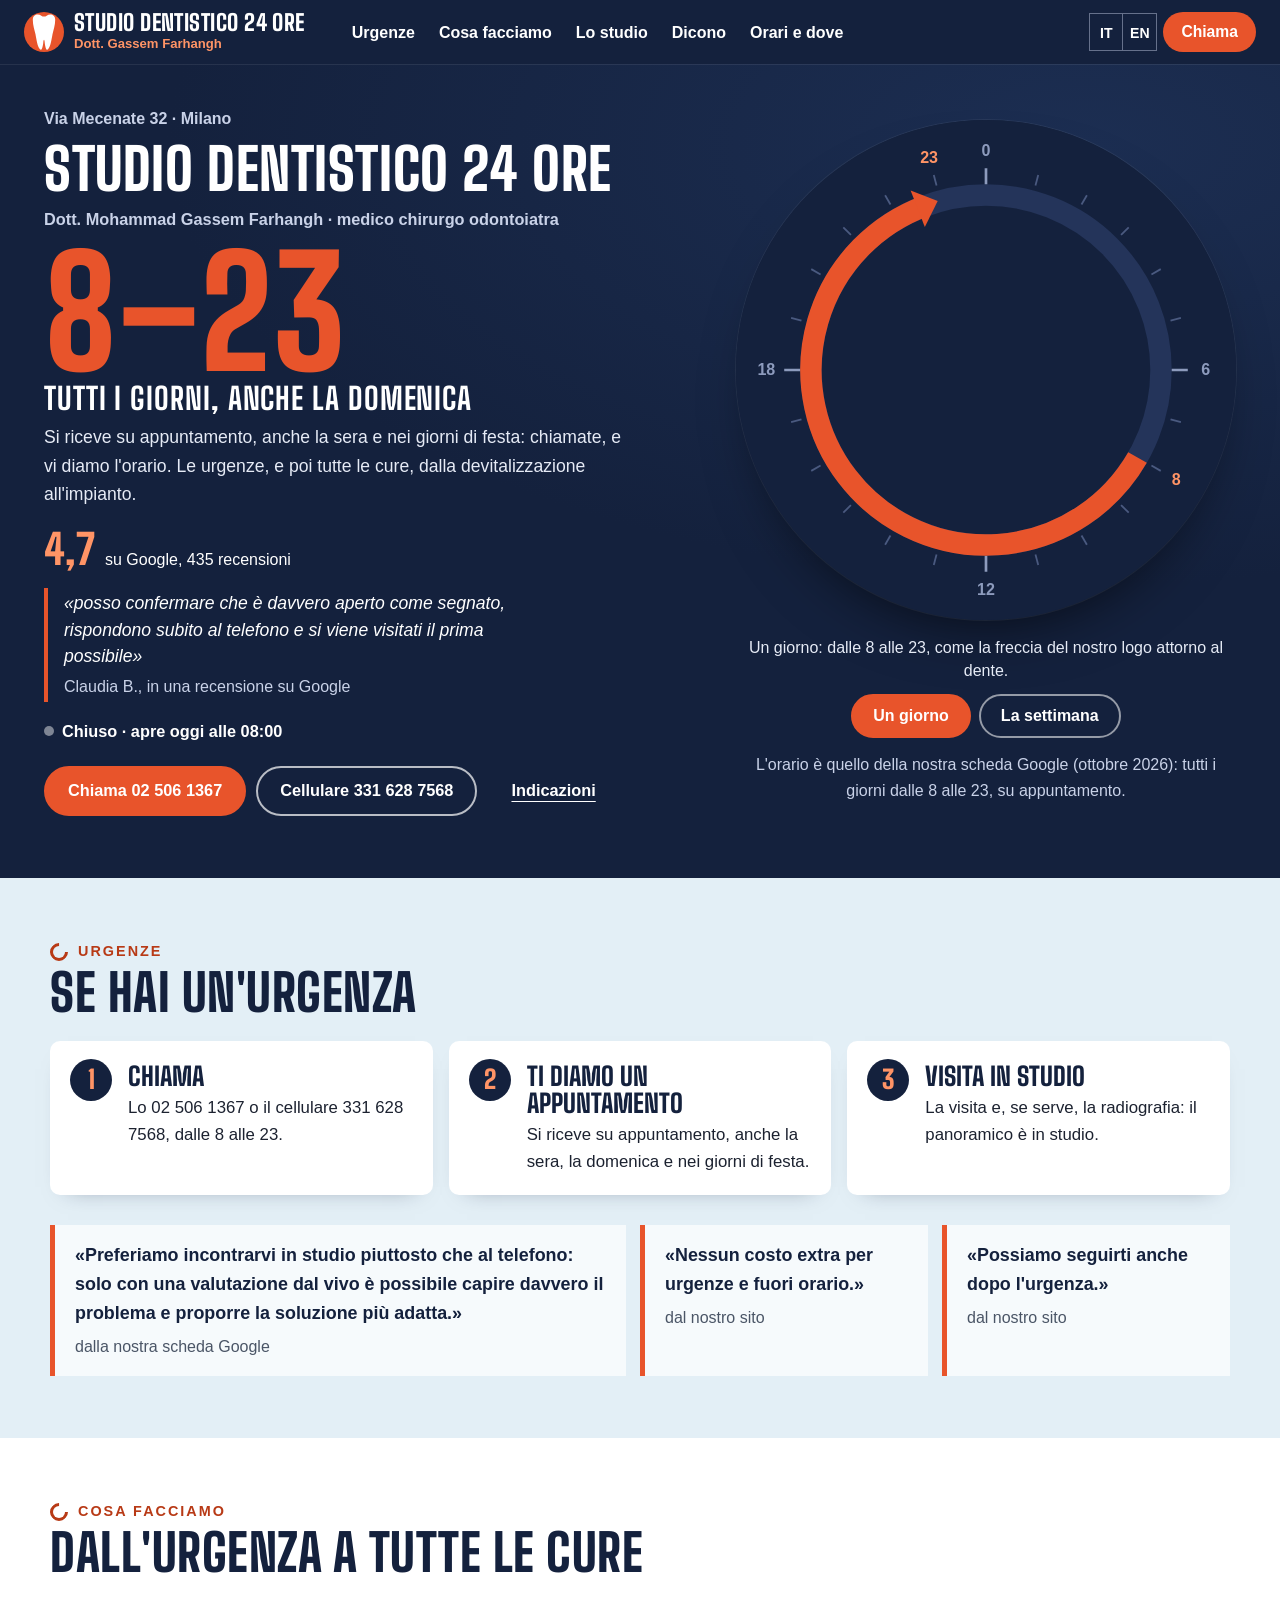
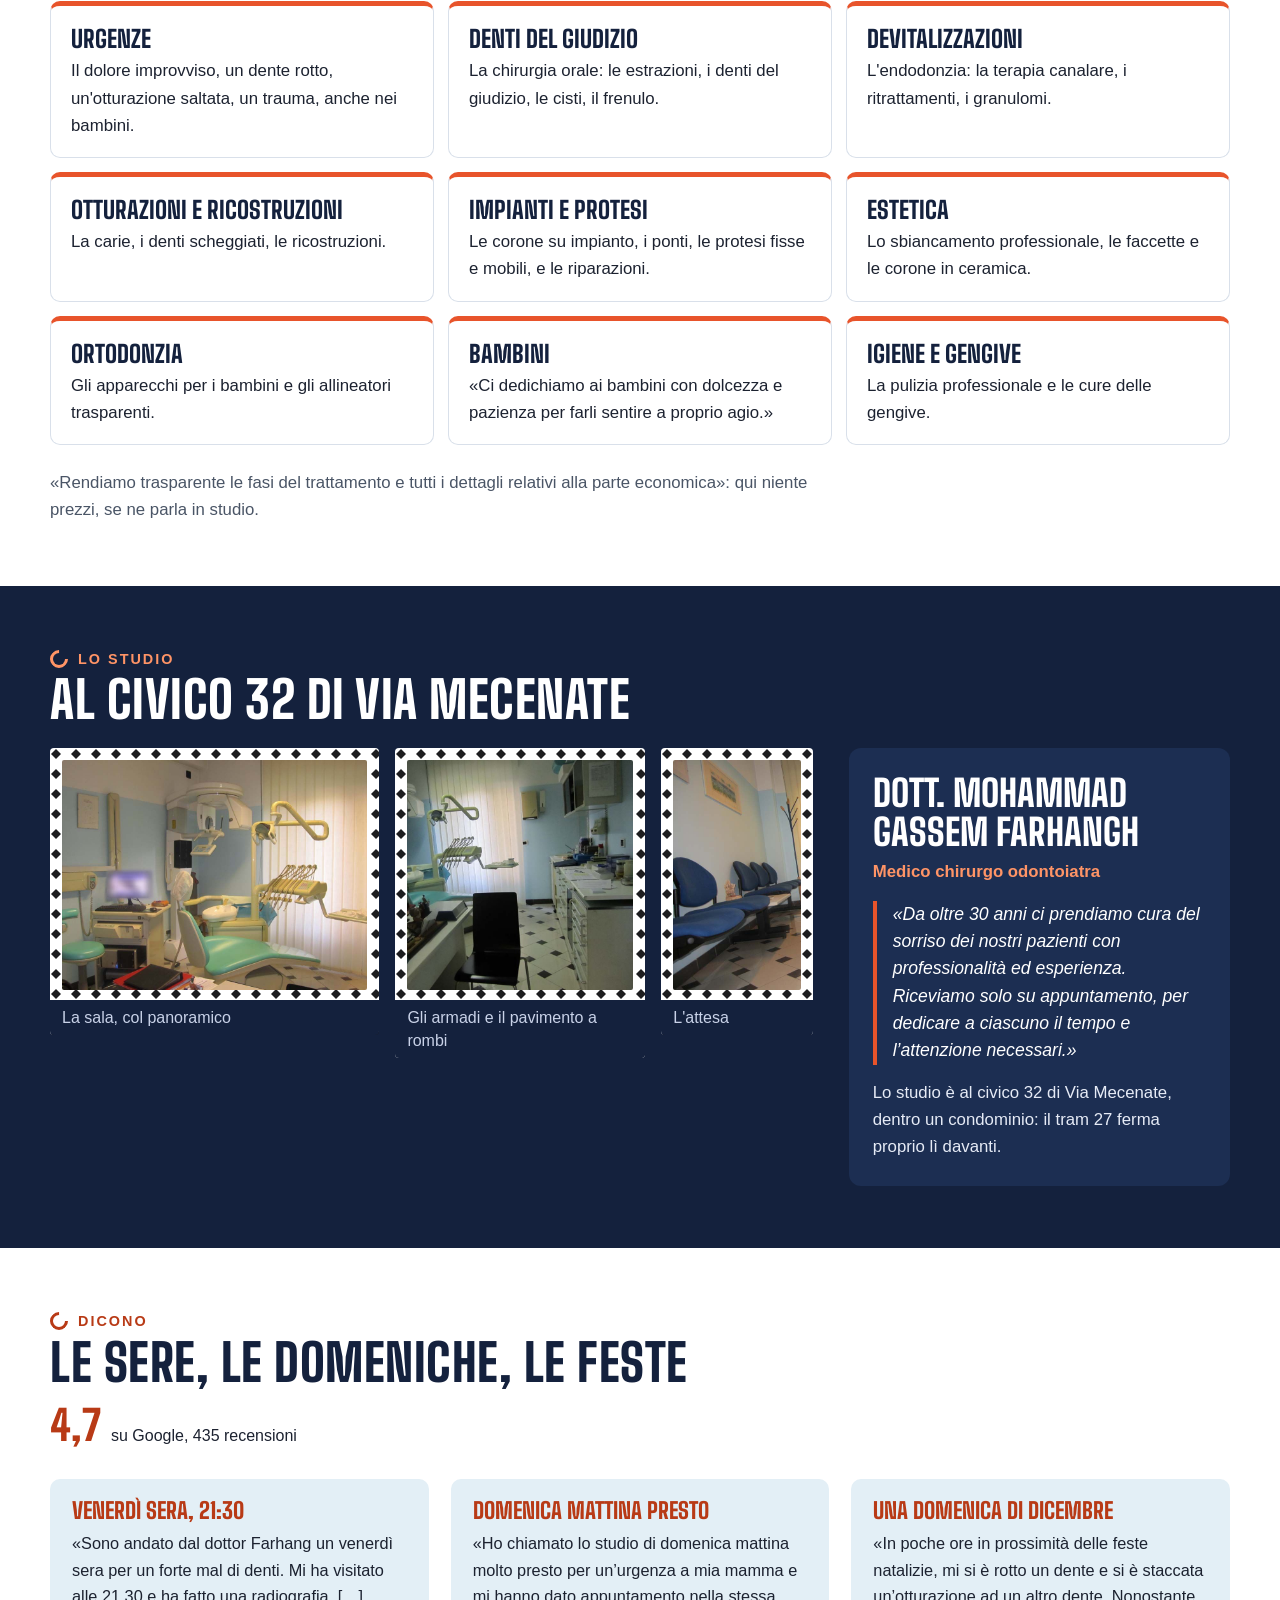
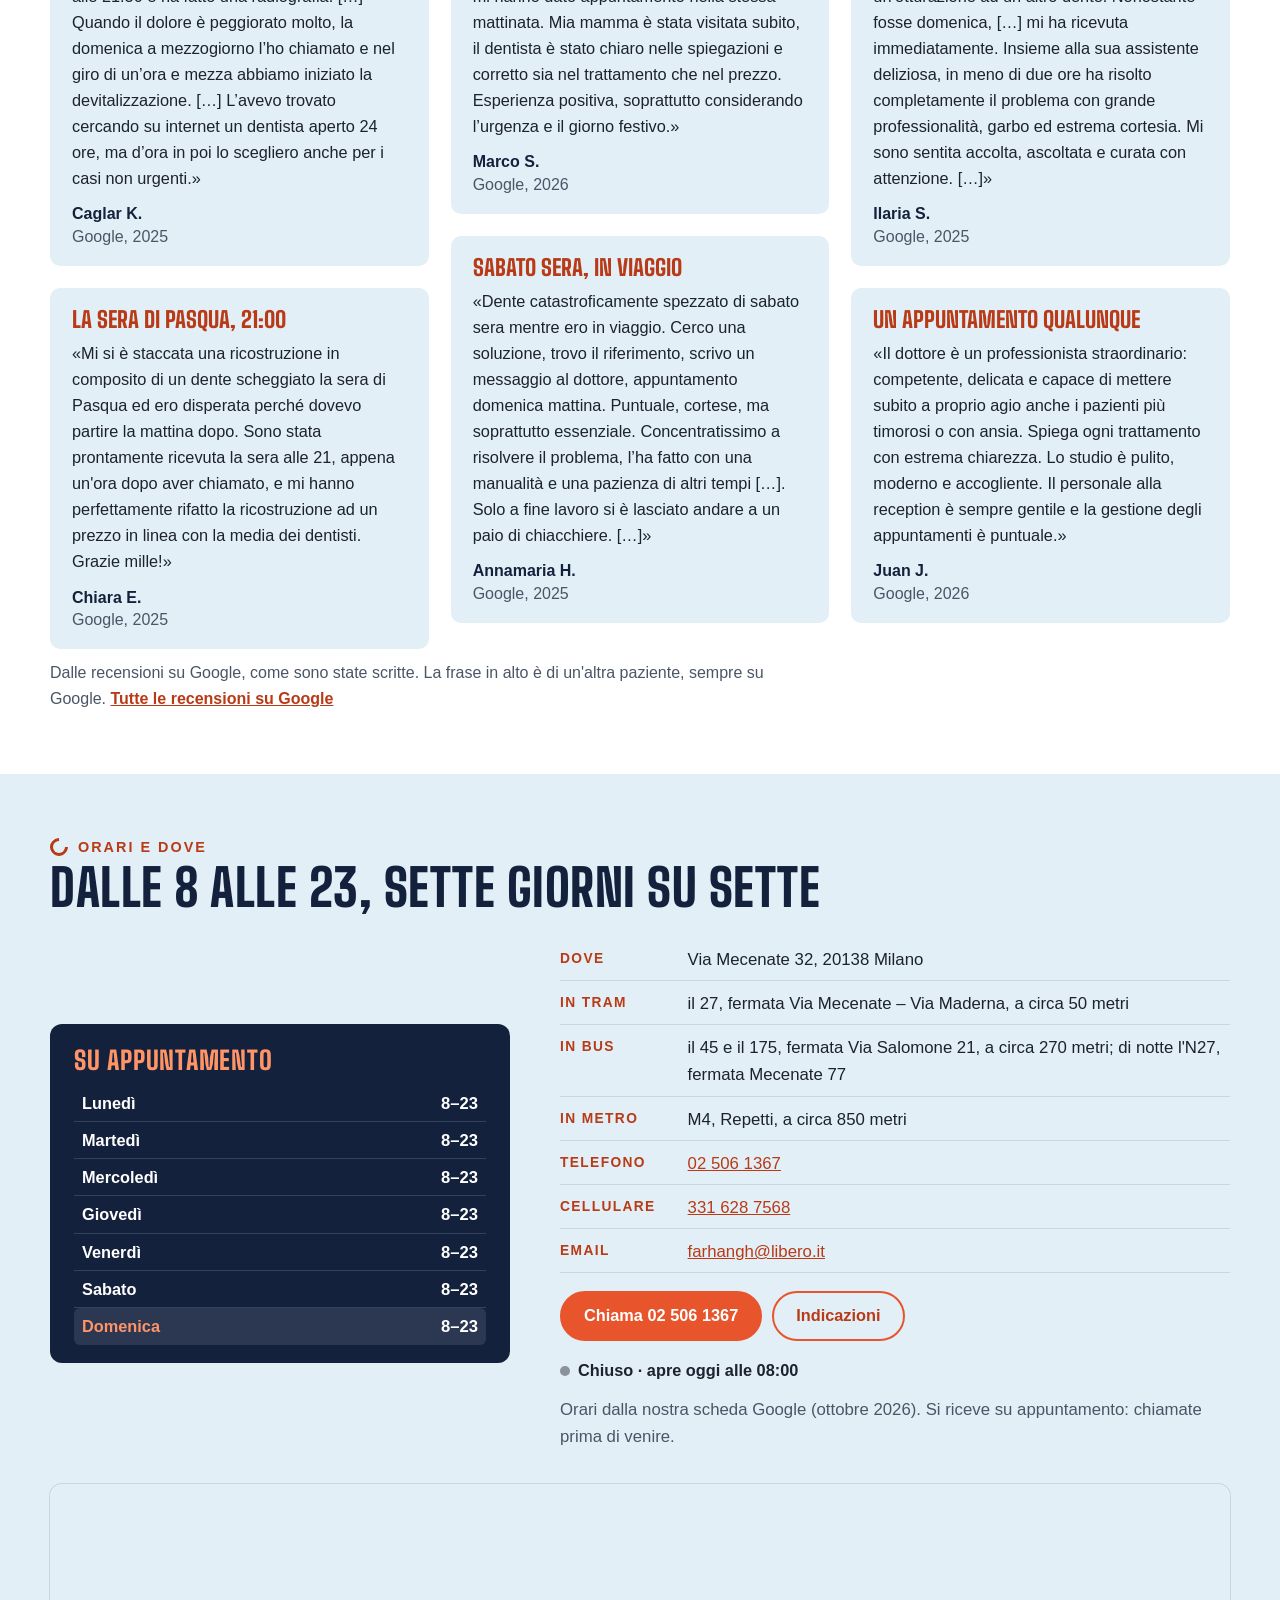
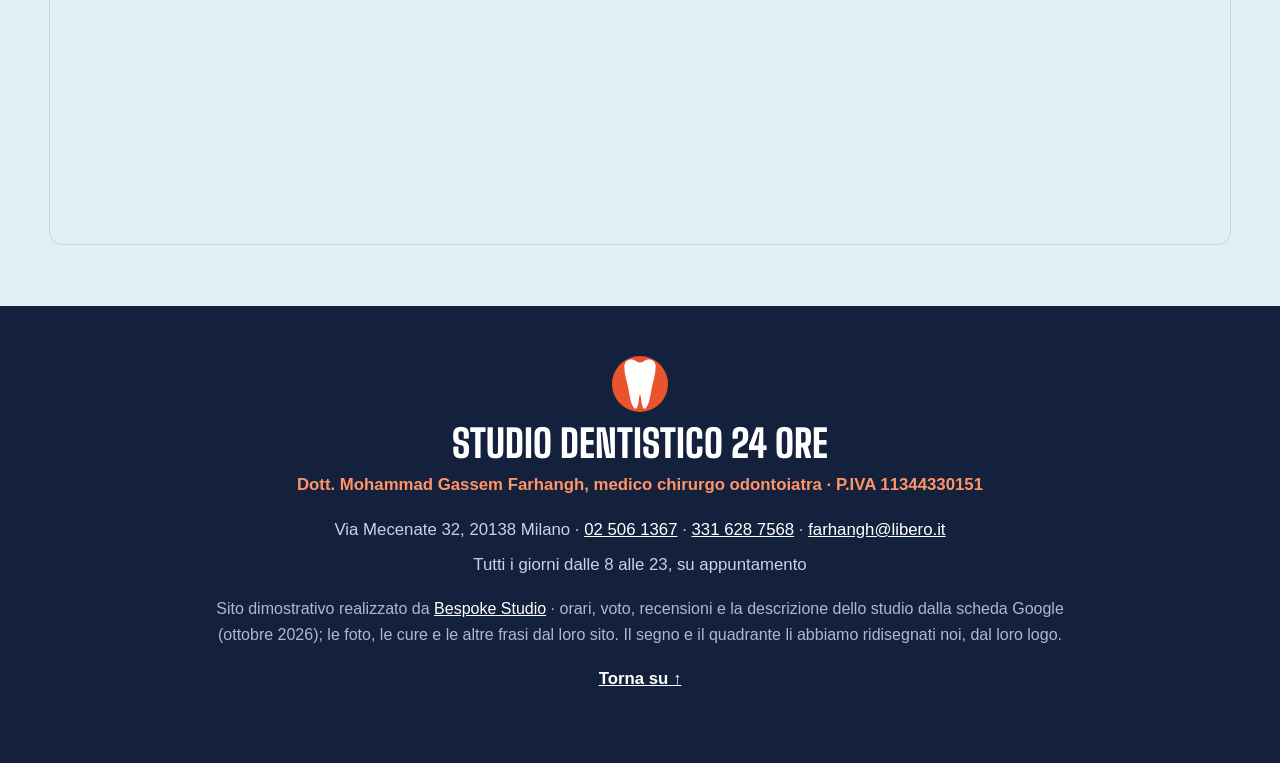
==== index.html @ 2d1cbd6c "Studio Dentistico 24 Ore, Via Mecenate 32 — il quadrante Anche la sera, anche la domenica: lo studio" ====
<!DOCTYPE html>
<html lang="it" class="no-js">
<head>
<meta charset="utf-8">
<meta name="viewport" content="width=device-width, initial-scale=1">
<script>(function(){var r=document.documentElement;r.classList.remove('no-js');
/* la firma: finché main.js non parte c'è il quadrante vuoto con le sue ore; se il codice non arriva, dopo 2,5 s il quadrante intero */
try{if(!matchMedia('(prefers-reduced-motion: reduce)').matches){r.classList.add('firma-attesa');window.__attesaQuadrante=setTimeout(function(){r.classList.remove('firma-attesa')},2500)}}catch(e){}})()</script>
<title>Studio Dentistico 24 Ore — Dott. Gassem Farhangh, Via Mecenate 32, Milano · tutti i giorni 8–23</title>
<meta name="description" content="Studio Dentistico 24 Ore del Dott. Mohammad Gassem Farhangh, Via Mecenate 32, Milano: aperto tutti i giorni dalle 8 alle 23, anche la domenica, su appuntamento. Urgenze, devitalizzazioni, denti del giudizio, impianti. Google 4,7 su 435. Tel. 02 506 1367.">
<link rel="canonical" href="https://rotenzark.github.io/dentista-24-ore/">
<meta property="og:type" content="website">
<meta property="og:title" content="Studio Dentistico 24 Ore — tutti i giorni dalle 8 alle 23">
<meta property="og:description" content="Anche la sera, anche la domenica: lo studio del Dott. Gassem Farhangh in Via Mecenate 32, su appuntamento.">
<meta property="og:image" content="https://rotenzark.github.io/dentista-24-ore/img/og.jpg">
<meta property="og:url" content="https://rotenzark.github.io/dentista-24-ore/">
<meta property="og:locale" content="it_IT">
<meta name="twitter:card" content="summary_large_image">
<meta name="theme-color" content="#14213D">
<link rel="icon" href="img/favicon.svg" type="image/svg+xml">
<link rel="icon" href="img/favicon-32.png" sizes="32x32" type="image/png">
<link rel="apple-touch-icon" href="img/apple-touch-icon.png">
<link rel="preconnect" href="https://fonts.googleapis.com">
<link rel="preconnect" href="https://fonts.gstatic.com" crossorigin>
<link href="https://fonts.googleapis.com/css2?family=Big+Shoulders:wght@700;800&amp;family=Google+Sans+Flex:wght@400;600;700&amp;display=swap" rel="stylesheet">
<link rel="stylesheet" href="css/styles.css?v=1">
<script src="https://cdn.jsdelivr.net/npm/gsap@3.12.5/dist/gsap.min.js" defer></script>
<script src="https://cdn.jsdelivr.net/npm/gsap@3.12.5/dist/ScrollTrigger.min.js" defer></script>
<script src="js/main.js?v=1" defer></script>
<script type="application/ld+json">
{"@context":"https://schema.org","@type":"Dentist","name":"Studio Dentistico 24 Ore","alternateName":"Studio Dentistico 24 Ore M. Gassem Farhangh","vatID":"IT11344330151","description":"Studio dentistico del Dott. Mohammad Gassem Farhangh, medico chirurgo odontoiatra, in Via Mecenate 32 a Milano: aperto tutti i giorni dalle 8 alle 23, su appuntamento. Urgenze, chirurgia orale, endodonzia, impianti e protesi, estetica, ortodonzia, bambini, igiene.","url":"https://rotenzark.github.io/dentista-24-ore/","image":"https://rotenzark.github.io/dentista-24-ore/img/og.jpg","telephone":"+39 02 506 1367","email":"farhangh@libero.it","address":{"@type":"PostalAddress","streetAddress":"Via Mecenate 32","postalCode":"20138","addressLocality":"Milano","addressRegion":"MI","addressCountry":"IT"},"geo":{"@type":"GeoCoordinates","latitude":45.4550098,"longitude":9.2447681},"openingHoursSpecification":[{"@type":"OpeningHoursSpecification","dayOfWeek":["Monday","Tuesday","Wednesday","Thursday","Friday","Saturday","Sunday"],"opens":"08:00","closes":"23:00"}],"sameAs":["https://www.facebook.com/people/Studio-dentistico-24-ore/100068153492513"],"aggregateRating":{"@type":"AggregateRating","ratingValue":"4.7","reviewCount":"435","bestRating":"5"}}
</script>
</head>
<body>

<a class="salta" href="#contenuto" data-i18n="m.salta">Vai al contenuto</a>

<header class="testata" id="testata">
  <div class="testata__dentro">
    <a class="marchio" href="#inizio" aria-label="Studio Dentistico 24 Ore: torna all'inizio" data-i18n-aria="m.top">
      <svg class="segno" viewBox="-100 -100 200 200" aria-hidden="true" focusable="false"><circle r="100" class="segno__disco"/><path class="segno__dente" transform="translate(0 6) scale(1.12)" d="M-50 -60C-50 -85 -25 -88 -12 -78C-5 -73 5 -73 12 -78C25 -88 50 -85 50 -60C50 -35 42 -15 38 5C33 30 30 60 18 72C10 80 5 60 3 40C2 25 -2 25 -3 40C-5 60 -10 80 -18 72C-30 60 -33 30 -38 5C-42 -15 -50 -35 -50 -60Z"/></svg>
      <span class="marchio__testo" aria-hidden="true"><span class="marchio__nome">Studio Dentistico 24 Ore</span><span class="marchio__sotto">Dott. Gassem Farhangh</span></span>
    </a>
    <nav id="mainNav" class="voci" aria-label="Le sezioni" data-i18n-aria="m.nav">
      <a href="#urgenze" data-i18n="n.urgenze">Urgenze</a>
      <a href="#cura" data-i18n="n.cura">Cosa facciamo</a>
      <a href="#studio" data-i18n="n.studio">Lo studio</a>
      <a href="#dicono" data-i18n="n.dicono">Dicono</a>
      <a href="#orari" data-i18n="n.orari">Orari e dove</a>
    </nav>
    <div class="testata__azioni">
      <div class="lingue" role="group" aria-label="Lingua" data-i18n-aria="m.lingua">
        <button type="button" data-lang="it" aria-pressed="true">IT</button>
        <button type="button" data-lang="en" aria-pressed="false">EN</button>
      </div>
      <a class="chiama" href="tel:+39025061367"><span data-i18n="t.chiama">Chiama</span></a>
      <button id="burger" class="burger" type="button" aria-expanded="false" aria-controls="menuMobile" aria-label="Apri il menu" data-i18n-aria="m.menu"><span></span><span></span><span></span></button>
    </div>
  </div>
</header>

<nav id="menuMobile" class="menu-mobile" hidden aria-label="Le sezioni" data-i18n-aria="m.nav">
  <a href="#urgenze" data-i18n="n.urgenze">Urgenze</a>
  <a href="#cura" data-i18n="n.cura">Cosa facciamo</a>
  <a href="#studio" data-i18n="n.studio">Lo studio</a>
  <a href="#dicono" data-i18n="n.dicono">Dicono</a>
  <a href="#orari" data-i18n="n.orari">Orari e dove</a>
  <a class="menu-mobile__tel" href="tel:+39025061367"><span data-i18n="t.chiama">Chiama</span> <span class="intero">02 506 1367</span></a>
</nav>

<main id="contenuto">

  <!-- ══════ L'APERTURA: la sera, «8–23», il quadrante ══════ -->
  <section id="inizio" class="apertura" aria-labelledby="titolo">
    <div class="apertura__dentro">
      <div class="apertura__testo">
        <p class="apertura__sopra" data-i18n="h.sopra">Via Mecenate 32 · Milano</p>
        <h1 id="titolo" class="titolo"><span class="titolo__nome">Studio Dentistico 24 Ore</span> <span class="titolo__chi" data-i18n="h.chi1">Dott. Mohammad Gassem Farhangh · medico chirurgo odontoiatra</span></h1>
        <p class="orario-grande"><span class="orario-grande__ore">8–23</span> <span class="orario-grande__giorni" data-i18n="h.giorni">tutti i giorni, anche la domenica</span></p>
        <p class="apertura__frase" data-i18n="h.testo">Si riceve su appuntamento, anche la sera e nei giorni di festa: chiamate, e vi diamo l'orario. Le urgenze, e poi tutte le cure, dalla devitalizzazione all'impianto.</p>
        <p class="voto"><b class="voto__n">4,7</b> <span class="voto__su" data-i18n="h.voto">su Google, 435 recensioni</span></p>
        <blockquote class="citazione">
          <p>«posso confermare che è davvero aperto come segnato, rispondono subito al telefono e si viene visitati il prima possibile»</p>
          <footer data-i18n="h.chi">Claudia B., in una recensione su Google</footer>
        </blockquote>
        <p class="stato" id="orarioStato">Tutti i giorni 8–23</p>
        <div class="apertura__azioni">
          <a class="bottone bottone--pieno" href="tel:+39025061367"><span data-i18n="t.chiama">Chiama</span>&nbsp;<span class="intero">02 506 1367</span></a>
          <a class="bottone bottone--vuoto" href="tel:+393316287568"><span data-i18n="t.cell">Cellulare</span>&nbsp;<span class="intero">331 628 7568</span></a>
          <a class="bottone bottone--testo" href="https://www.google.com/maps/dir/?api=1&amp;destination=Studio+Dentistico+24+Ore%2C+Via+Mecenate+32%2C+20138+Milano" target="_blank" rel="noopener" data-i18n="t.indicazioni">Indicazioni</a>
        </div>
      </div>
      <div class="apertura__firma">
        <figure class="quadrante-fig" id="quadrante-firma" data-modo="0" data-firma="fatta">
          <!--QUADRANTE--><svg class="quadrante__svg" id="quadranteSvg" viewBox="0 0 560 560" role="img" aria-labelledby="quadranteTitolo quadranteDesc">
        <title id="quadranteTitolo" data-i18n="p.titolo">Il quadrante</title>
        <desc id="quadranteDesc" data-i18n="p.desc">Un quadrante di 24 ore con la mezzanotte in alto: l'arco arancio va dalle 8 alle 23, come la freccia del nostro logo attorno al dente, e al centro c'è scritto 8–23. Nella settimana, sette quadranti uguali dal lunedì alla domenica.</desc>
        <rect width="560" height="560" fill="#14213D"/>
        <g class="servito" transform="translate(0 0)">
          <g class="modo modo--giorno" data-m="0">
            <circle cx="280" cy="280" r="196" fill="none" stroke="#24345A" stroke-width="24"/>
            <g class="dq-tacche"><path class="dq-tacca dq-tacca--grande" d="M280 72L280 54"/><path class="dq-tacca" d="M335.4 73.3L338.5 61.7"/><path class="dq-tacca" d="M387 94.7L393 84.3"/><path class="dq-tacca" d="M431.3 128.7L439.8 120.2"/><path class="dq-tacca" d="M465.3 173L475.7 167"/><path class="dq-tacca" d="M486.7 224.6L498.3 221.5"/><path class="dq-tacca dq-tacca--grande" d="M488 280L506 280"/><path class="dq-tacca" d="M486.7 335.4L498.3 338.5"/><path class="dq-tacca" d="M465.3 387L475.7 393"/><path class="dq-tacca" d="M431.3 431.3L439.8 439.8"/><path class="dq-tacca" d="M387 465.3L393 475.7"/><path class="dq-tacca" d="M335.4 486.7L338.5 498.3"/><path class="dq-tacca dq-tacca--grande" d="M280 488L280 506"/><path class="dq-tacca" d="M224.6 486.7L221.5 498.3"/><path class="dq-tacca" d="M173 465.3L167 475.7"/><path class="dq-tacca" d="M128.7 431.3L120.2 439.8"/><path class="dq-tacca" d="M94.7 387L84.3 393"/><path class="dq-tacca" d="M73.3 335.4L61.7 338.5"/><path class="dq-tacca dq-tacca--grande" d="M72 280L54 280"/><path class="dq-tacca" d="M73.3 224.6L61.7 221.5"/><path class="dq-tacca" d="M94.7 173L84.3 167"/><path class="dq-tacca" d="M128.7 128.7L120.2 120.2"/><path class="dq-tacca" d="M173 94.7L167 84.3"/><path class="dq-tacca" d="M224.6 73.3L221.5 61.7"/></g><text class="dq-ora" x="280" y="40">0</text><text class="dq-ora" x="526" y="286">6</text><text class="dq-ora" x="280" y="532">12</text><text class="dq-ora" x="34" y="286">18</text><text class="dq-ora dq-ora--aperta" x="493" y="409">8</text><text class="dq-ora dq-ora--aperta" x="216.3" y="48.4">23</text>
            <path class="dq-arco" d="M449.7 378A196 196 0 1 1 229.3 90.7" fill="none" stroke="#E8542B" stroke-width="24" stroke-dasharray="772 772" stroke-dashoffset="0"/>
            <g class="dq-punta" transform="rotate(345 280 280)" opacity="1"><path d="M298 84L274 62L274 106Z" fill="#E8542B"/></g>
            <path class="dq-dente" d="M-50 -60C-50 -85 -25 -88 -12 -78C-5 -73 5 -73 12 -78C25 -88 50 -85 50 -60C50 -35 42 -15 38 5C33 30 30 60 18 72C10 80 5 60 3 40C2 25 -2 25 -3 40C-5 60 -10 80 -18 72C-30 60 -33 30 -38 5C-42 -15 -50 -35 -50 -60Z" transform="translate(280 222) scale(1.15)" fill="none" stroke="#FFFFFF" stroke-width="4.3" stroke-linejoin="round" stroke-dasharray="515 515" stroke-dashoffset="0"/>
            <g class="dq-testo" data-m="0" opacity="1"><text class="dq-grande" x="280" y="392">8–23</text><text class="dq-sotto" x="280" y="430" data-i18n="p.tutti">tutti i giorni</text></g>
          </g>
          <g class="modo modo--settimana" data-m="1">
            <g class="dq-giorno"><circle cx="280" cy="120" r="42" fill="none" stroke="#24345A" stroke-width="11"/><path class="dq-tacca" d="M280 62L280 54"/><path class="dq-tacca" d="M338 120L346 120"/><path class="dq-tacca" d="M280 178L280 186"/><path class="dq-tacca" d="M222 120L214 120"/><path class="dq-arcino" data-k="0" d="M316.4 141A42 42 0 1 1 269.1 79.4" fill="none" stroke="#E8542B" stroke-width="11" stroke-dasharray="167 167" stroke-dashoffset="0"/><text class="dq-giorno-nome" x="280" y="58" data-i18n="g3.lun">LUN</text></g>
            <g class="dq-giorno"><circle cx="405.1" cy="180.2" r="42" fill="none" stroke="#24345A" stroke-width="11"/><path class="dq-tacca" d="M405.1 122.2L405.1 114.2"/><path class="dq-tacca" d="M463.1 180.2L471.1 180.2"/><path class="dq-tacca" d="M405.1 238.2L405.1 246.2"/><path class="dq-tacca" d="M347.1 180.2L339.1 180.2"/><path class="dq-arcino" data-k="1" d="M441.5 201.2A42 42 0 1 1 394.2 139.6" fill="none" stroke="#E8542B" stroke-width="11" stroke-dasharray="167 167" stroke-dashoffset="0"/><text class="dq-giorno-nome" x="458.3" y="143.8" data-i18n="g3.mar">MAR</text></g>
            <g class="dq-giorno"><circle cx="436" cy="315.6" r="42" fill="none" stroke="#24345A" stroke-width="11"/><path class="dq-tacca" d="M436 257.6L436 249.6"/><path class="dq-tacca" d="M494 315.6L502 315.6"/><path class="dq-tacca" d="M436 373.6L436 381.6"/><path class="dq-tacca" d="M378 315.6L370 315.6"/><path class="dq-arcino" data-k="2" d="M472.4 336.6A42 42 0 1 1 425.1 275" fill="none" stroke="#E8542B" stroke-width="11" stroke-dasharray="167 167" stroke-dashoffset="0"/><text class="dq-giorno-nome" x="502.3" y="336.7" data-i18n="g3.mer">MER</text></g>
            <g class="dq-giorno"><circle cx="349.4" cy="424.2" r="42" fill="none" stroke="#24345A" stroke-width="11"/><path class="dq-tacca" d="M349.4 366.2L349.4 358.2"/><path class="dq-tacca" d="M407.4 424.2L415.4 424.2"/><path class="dq-tacca" d="M349.4 482.2L349.4 490.2"/><path class="dq-tacca" d="M291.4 424.2L283.4 424.2"/><path class="dq-arcino" data-k="3" d="M385.8 445.2A42 42 0 1 1 338.5 383.6" fill="none" stroke="#E8542B" stroke-width="11" stroke-dasharray="167 167" stroke-dashoffset="0"/><text class="dq-giorno-nome" x="378.9" y="491.4" data-i18n="g3.gio">GIO</text></g>
            <g class="dq-giorno"><circle cx="210.6" cy="424.2" r="42" fill="none" stroke="#24345A" stroke-width="11"/><path class="dq-tacca" d="M210.6 366.2L210.6 358.2"/><path class="dq-tacca" d="M268.6 424.2L276.6 424.2"/><path class="dq-tacca" d="M210.6 482.2L210.6 490.2"/><path class="dq-tacca" d="M152.6 424.2L144.6 424.2"/><path class="dq-arcino" data-k="4" d="M247 445.2A42 42 0 1 1 199.7 383.6" fill="none" stroke="#E8542B" stroke-width="11" stroke-dasharray="167 167" stroke-dashoffset="0"/><text class="dq-giorno-nome" x="181.1" y="491.4" data-i18n="g3.ven">VEN</text></g>
            <g class="dq-giorno"><circle cx="124" cy="315.6" r="42" fill="none" stroke="#24345A" stroke-width="11"/><path class="dq-tacca" d="M124 257.6L124 249.6"/><path class="dq-tacca" d="M182 315.6L190 315.6"/><path class="dq-tacca" d="M124 373.6L124 381.6"/><path class="dq-tacca" d="M66 315.6L58 315.6"/><path class="dq-arcino" data-k="5" d="M160.4 336.6A42 42 0 1 1 113.1 275" fill="none" stroke="#E8542B" stroke-width="11" stroke-dasharray="167 167" stroke-dashoffset="0"/><text class="dq-giorno-nome" x="57.7" y="336.7" data-i18n="g3.sab">SAB</text></g>
            <g class="dq-giorno"><circle cx="154.9" cy="180.2" r="42" fill="none" stroke="#24345A" stroke-width="11"/><path class="dq-tacca" d="M154.9 122.2L154.9 114.2"/><path class="dq-tacca" d="M212.9 180.2L220.9 180.2"/><path class="dq-tacca" d="M154.9 238.2L154.9 246.2"/><path class="dq-tacca" d="M96.9 180.2L88.9 180.2"/><path class="dq-arcino" data-k="6" d="M191.3 201.2A42 42 0 1 1 144 139.6" fill="none" stroke="#E8542B" stroke-width="11" stroke-dasharray="167 167" stroke-dashoffset="0"/><text class="dq-giorno-nome dq-giorno-nome--dom" x="101.7" y="143.8" data-i18n="g3.dom">DOM</text></g>
            <g class="dq-testo" data-m="1" opacity="1"><text class="dq-medio" x="280" y="296">8–23</text><text class="dq-riga" x="280" y="328" data-i18n="p.settimana">7 giorni su 7</text></g>
          </g>
        </g>
      </svg><!--/QUADRANTE-->
          <figcaption class="quadrante__didascalia">
            <span class="quadrante__d" data-m="0" data-i18n="p.d0">Un giorno: dalle 8 alle 23, come la freccia del nostro logo attorno al dente.</span>
            <span class="quadrante__d" data-m="1" data-i18n="p.d1">La settimana: lo stesso orario dal lunedì alla domenica.</span>
          </figcaption>
          <div class="quadrante__modi" role="group" aria-label="Quanto tempo" data-i18n-aria="p.modi">
            <button type="button" data-modo="0" aria-pressed="true" data-i18n="p.b0">Un giorno</button>
            <button type="button" data-modo="1" aria-pressed="false" data-i18n="p.b1">La settimana</button>
          </div>
          <p class="visually-hidden" id="quadranteLeggi" aria-live="polite"></p>
        </figure>
        <p class="apertura__nota" data-i18n="p.nota">L'orario è quello della nostra scheda Google (ottobre 2026): tutti i giorni dalle 8 alle 23, su appuntamento.</p>
      </div>
    </div>
  </section>

  <!-- ══════ SE HAI UN'URGENZA ══════ -->
  <section id="urgenze" class="capitolo capitolo--azzurro" aria-labelledby="urgenzeT">
    <p class="etichetta" data-i18n="u.etichetta">Urgenze</p>
    <h2 id="urgenzeT" class="capitolo__titolo" data-i18n="u.titolo">Se hai un'urgenza</h2>
    <ol class="passi">
      <li class="passo reveal"><span class="passo__n" aria-hidden="true">1</span><h3 class="passo__nome" data-i18n="u.p1">Chiama</h3><p><span data-i18n="u.p1t">Lo 02 506 1367 o il cellulare 331 628 7568, dalle 8 alle 23.</span></p></li>
      <li class="passo reveal"><span class="passo__n" aria-hidden="true">2</span><h3 class="passo__nome" data-i18n="u.p2">Ti diamo un appuntamento</h3><p data-i18n="u.p2t">Si riceve su appuntamento, anche la sera, la domenica e nei giorni di festa.</p></li>
      <li class="passo reveal"><span class="passo__n" aria-hidden="true">3</span><h3 class="passo__nome" data-i18n="u.p3">Visita in studio</h3><p data-i18n="u.p3t">La visita e, se serve, la radiografia: il panoramico è in studio.</p></li>
    </ol>
    <div class="parole">
      <blockquote class="parola reveal"><p data-i18n="u.q1">«Preferiamo incontrarvi in studio piuttosto che al telefono: solo con una valutazione dal vivo è possibile capire davvero il problema e proporre la soluzione più adatta.»</p><footer data-i18n="u.q1f">dalla nostra scheda Google</footer></blockquote>
      <blockquote class="parola reveal"><p data-i18n="u.q2">«Nessun costo extra per urgenze e fuori orario.»</p><footer data-i18n="u.q2f">dal nostro sito</footer></blockquote>
      <blockquote class="parola reveal"><p data-i18n="u.q3">«Possiamo seguirti anche dopo l'urgenza.»</p><footer data-i18n="u.q3f">dal nostro sito</footer></blockquote>
    </div>
  </section>

  <!-- ══════ COSA FACCIAMO ══════ -->
  <section id="cura" class="capitolo capitolo--bianco" aria-labelledby="curaT">
    <p class="etichetta" data-i18n="s.etichetta">Cosa facciamo</p>
    <h2 id="curaT" class="capitolo__titolo" data-i18n="s.titolo">Dall'urgenza a tutte le cure</h2>
    <ul class="cure">
      <li class="cura reveal"><h3 class="cura__nome" data-i18n="s.c1">Urgenze</h3><p data-i18n="s.c1t">Il dolore improvviso, un dente rotto, un'otturazione saltata, un trauma, anche nei bambini.</p></li>
      <li class="cura reveal"><h3 class="cura__nome" data-i18n="s.c2">Denti del giudizio</h3><p data-i18n="s.c2t">La chirurgia orale: le estrazioni, i denti del giudizio, le cisti, il frenulo.</p></li>
      <li class="cura reveal"><h3 class="cura__nome" data-i18n="s.c3">Devitalizzazioni</h3><p data-i18n="s.c3t">L'endodonzia: la terapia canalare, i ritrattamenti, i granulomi.</p></li>
      <li class="cura reveal"><h3 class="cura__nome" data-i18n="s.c4">Otturazioni e ricostruzioni</h3><p data-i18n="s.c4t">La carie, i denti scheggiati, le ricostruzioni.</p></li>
      <li class="cura reveal"><h3 class="cura__nome" data-i18n="s.c5">Impianti e protesi</h3><p data-i18n="s.c5t">Le corone su impianto, i ponti, le protesi fisse e mobili, e le riparazioni.</p></li>
      <li class="cura reveal"><h3 class="cura__nome" data-i18n="s.c6">Estetica</h3><p data-i18n="s.c6t">Lo sbiancamento professionale, le faccette e le corone in ceramica.</p></li>
      <li class="cura reveal"><h3 class="cura__nome" data-i18n="s.c7">Ortodonzia</h3><p data-i18n="s.c7t">Gli apparecchi per i bambini e gli allineatori trasparenti.</p></li>
      <li class="cura reveal"><h3 class="cura__nome" data-i18n="s.c8">Bambini</h3><p data-i18n="s.c8t">«Ci dedichiamo ai bambini con dolcezza e pazienza per farli sentire a proprio agio.»</p></li>
      <li class="cura reveal"><h3 class="cura__nome" data-i18n="s.c9">Igiene e gengive</h3><p data-i18n="s.c9t">La pulizia professionale e le cure delle gengive.</p></li>
    </ul>
    <p class="capitolo__nota" data-i18n="s.nota">«Rendiamo trasparente le fasi del trattamento e tutti i dettagli relativi alla parte economica»: qui niente prezzi, se ne parla in studio.</p>
  </section>

  <!-- ══════ LO STUDIO E IL DOTTORE ══════ -->
  <section id="studio" class="capitolo capitolo--notte" aria-labelledby="studioT">
    <p class="etichetta" data-i18n="k.etichetta">Lo studio</p>
    <h2 id="studioT" class="capitolo__titolo" data-i18n="k.titolo">Al civico 32 di Via Mecenate</h2>
    <div class="studio">
      <div class="studio__foto">
        <figure class="cornice reveal" style="--r: 1.333"><button type="button" class="foto" data-full="img/sala.jpg" aria-label="Ingrandisci la foto" data-i18n-aria="m.ingrandisci"><img src="img/sala.jpg" width="960" height="720" alt="La sala: la poltrona verde acqua, il riunito color crema, il panoramico per le radiografie, le pareti azzurre e le tende a lamelle." data-i18n-alt="a.sala"></button><figcaption data-i18n="k.sala">La sala, col panoramico</figcaption></figure>
        <figure class="cornice reveal" style="--r: 0.986"><button type="button" class="foto" data-full="img/armadi.jpg" aria-label="Ingrandisci la foto" data-i18n-aria="m.ingrandisci"><img src="img/armadi.jpg" width="710" height="720" alt="La stessa sala dal lato degli armadi: le cassettiere bianche, la sedia nera, il pavimento bianco a rombi neri." data-i18n-alt="a.armadi"></button><figcaption data-i18n="k.armadi">Gli armadi e il pavimento a rombi</figcaption></figure>
        <figure class="cornice reveal" style="--r: 0.556"><button type="button" class="foto" data-full="img/attesa.jpg" aria-label="Ingrandisci la foto" data-i18n-aria="m.ingrandisci"><img src="img/attesa.jpg" width="400" height="720" alt="La sala d'attesa con le sedute blu, l'attaccapanni e i quadri alle pareti." data-i18n-alt="a.attesa"></button><figcaption data-i18n="k.attesa">L'attesa</figcaption></figure>
      </div>
      <div class="dottore reveal">
        <p class="dottore__nome">Dott. Mohammad Gassem Farhangh</p>
        <p class="dottore__ruolo" data-i18n="k.ruolo">Medico chirurgo odontoiatra</p>
        <blockquote class="dottore__parole"><p data-i18n="k.parole">«Da oltre 30 anni ci prendiamo cura del sorriso dei nostri pazienti con professionalità ed esperienza. Riceviamo solo su appuntamento, per dedicare a ciascuno il tempo e l’attenzione necessari.»</p></blockquote>
        <p data-i18n="k.dove">Lo studio è al civico 32 di Via Mecenate, dentro un condominio: il tram 27 ferma proprio lì davanti.</p>
      </div>
    </div>
  </section>

  <!-- ══════ DICONO ══════ -->
  <section id="dicono" class="capitolo capitolo--bianco" aria-labelledby="diconoT">
    <p class="etichetta" data-i18n="d.etichetta">Dicono</p>
    <h2 id="diconoT" class="capitolo__titolo" data-i18n="d.titolo">Le sere, le domeniche, le feste</h2>
    <p class="voto voto--sezione"><b class="voto__n">4,7</b> <span class="voto__su" data-i18n="d.voto">su Google, 435 recensioni</span></p>
    <ul class="recensioni">
      <li class="recensione reveal"><p class="recensione__quando" data-i18n="d.q1">venerdì sera, 21:30</p><p class="recensione__testo">«Sono andato dal dottor Farhang un venerdì sera per un forte mal di denti. Mi ha visitato alle 21.30 e ha fatto una radiografia. […] Quando il dolore è peggiorato molto, la domenica a mezzogiorno l’ho chiamato e nel giro di un’ora e mezza abbiamo iniziato la devitalizzazione. […] L’avevo trovato cercando su internet un dentista aperto 24 ore, ma d’ora in poi lo scegliero anche per i casi non urgenti.»</p><p class="recensione__chi"><b>Caglar K.</b> <span data-i18n="d.t25">Google, 2025</span></p></li>
      <li class="recensione reveal"><p class="recensione__quando" data-i18n="d.q2">la sera di Pasqua, 21:00</p><p class="recensione__testo">«Mi si è staccata una ricostruzione in composito di un dente scheggiato la sera di Pasqua ed ero disperata perché dovevo partire la mattina dopo. Sono stata prontamente ricevuta la sera alle 21, appena un'ora dopo aver chiamato, e mi hanno perfettamente rifatto la ricostruzione ad un prezzo in linea con la media dei dentisti. Grazie mille!»</p><p class="recensione__chi"><b>Chiara E.</b> <span data-i18n="d.t25">Google, 2025</span></p></li>
      <li class="recensione reveal"><p class="recensione__quando" data-i18n="d.q3">domenica mattina presto</p><p class="recensione__testo">«Ho chiamato lo studio di domenica mattina molto presto per un’urgenza a mia mamma e mi hanno dato appuntamento nella stessa mattinata. Mia mamma è stata visitata subito, il dentista è stato chiaro nelle spiegazioni e corretto sia nel trattamento che nel prezzo. Esperienza positiva, soprattutto considerando l’urgenza e il giorno festivo.»</p><p class="recensione__chi"><b>Marco S.</b> <span data-i18n="d.t26">Google, 2026</span></p></li>
      <li class="recensione reveal"><p class="recensione__quando" data-i18n="d.q4">sabato sera, in viaggio</p><p class="recensione__testo">«Dente catastroficamente spezzato di sabato sera mentre ero in viaggio. Cerco una soluzione, trovo il riferimento, scrivo un messaggio al dottore, appuntamento domenica mattina. Puntuale, cortese, ma soprattutto essenziale. Concentratissimo a risolvere il problema, l’ha fatto con una manualità e una pazienza di altri tempi […]. Solo a fine lavoro si è lasciato andare a un paio di chiacchiere. […]»</p><p class="recensione__chi"><b>Annamaria H.</b> <span data-i18n="d.t25">Google, 2025</span></p></li>
      <li class="recensione reveal"><p class="recensione__quando" data-i18n="d.q5">una domenica di dicembre</p><p class="recensione__testo">«In poche ore in prossimità delle feste natalizie, mi si è rotto un dente e si è staccata un’otturazione ad un altro dente. Nonostante fosse domenica, […] mi ha ricevuta immediatamente. Insieme alla sua assistente deliziosa, in meno di due ore ha risolto completamente il problema con grande professionalità, garbo ed estrema cortesia. Mi sono sentita accolta, ascoltata e curata con attenzione. […]»</p><p class="recensione__chi"><b>Ilaria S.</b> <span data-i18n="d.t25">Google, 2025</span></p></li>
      <li class="recensione reveal"><p class="recensione__quando" data-i18n="d.q6">un appuntamento qualunque</p><p class="recensione__testo">«Il dottore è un professionista straordinario: competente, delicata e capace di mettere subito a proprio agio anche i pazienti più timorosi o con ansia. Spiega ogni trattamento con estrema chiarezza. Lo studio è pulito, moderno e accogliente. Il personale alla reception è sempre gentile e la gestione degli appuntamenti è puntuale.»</p><p class="recensione__chi"><b>Juan J.</b> <span data-i18n="d.t26">Google, 2026</span></p></li>
    </ul>
    <p class="dicono__nota"><span data-i18n="d.nota">Dalle recensioni su Google, come sono state scritte. La frase in alto è di un'altra paziente, sempre su Google.</span> <a href="https://www.google.com/maps/search/?api=1&amp;query=Studio+Dentistico+24+Ore+Gassem+Farhangh+Via+Mecenate+32+Milano" target="_blank" rel="noopener" data-i18n="d.tutte">Tutte le recensioni su Google</a></p>
  </section>

  <!-- ══════ ORARI E DOVE ══════ -->
  <section id="orari" class="capitolo capitolo--azzurro" aria-labelledby="orariT">
    <p class="etichetta" data-i18n="r.etichetta">Orari e dove</p>
    <h2 id="orariT" class="capitolo__titolo" data-i18n="r.titolo">Dalle 8 alle 23, sette giorni su sette</h2>
    <div class="orari-riga">
      <div class="orario">
        <p class="orario__testa" data-i18n="r.testa">Su appuntamento</p>
        <div class="orario__giorni" role="table" aria-label="Orari di apertura" data-i18n-aria="r.cap">
          <div class="giorno" role="row" data-day="1"><span class="giorno__nome" role="rowheader" data-i18n="g.lun">Lunedì</span><span class="giorno__ore" role="cell">8–23</span></div>
          <div class="giorno" role="row" data-day="2"><span class="giorno__nome" role="rowheader" data-i18n="g.mar">Martedì</span><span class="giorno__ore" role="cell">8–23</span></div>
          <div class="giorno" role="row" data-day="3"><span class="giorno__nome" role="rowheader" data-i18n="g.mer">Mercoledì</span><span class="giorno__ore" role="cell">8–23</span></div>
          <div class="giorno" role="row" data-day="4"><span class="giorno__nome" role="rowheader" data-i18n="g.gio">Giovedì</span><span class="giorno__ore" role="cell">8–23</span></div>
          <div class="giorno" role="row" data-day="5"><span class="giorno__nome" role="rowheader" data-i18n="g.ven">Venerdì</span><span class="giorno__ore" role="cell">8–23</span></div>
          <div class="giorno" role="row" data-day="6"><span class="giorno__nome" role="rowheader" data-i18n="g.sab">Sabato</span><span class="giorno__ore" role="cell">8–23</span></div>
          <div class="giorno giorno--dom" role="row" data-day="0"><span class="giorno__nome" role="rowheader" data-i18n="g.dom">Domenica</span><span class="giorno__ore" role="cell">8–23</span></div>
        </div>
      </div>
      <div class="dove-testo">
        <dl class="indirizzo">
          <div><dt data-i18n="w.dove">Dove</dt><dd data-i18n="w.dovev">Via Mecenate 32, 20138 Milano</dd></div>
          <div><dt data-i18n="w.tram">In tram</dt><dd data-i18n="w.tramv">il 27, fermata Via Mecenate – Via Maderna, a circa 50&nbsp;metri</dd></div>
          <div><dt data-i18n="w.bus">In bus</dt><dd data-i18n="w.busv">il 45 e il 175, fermata Via Salomone 21, a circa 270&nbsp;metri; di notte l'N27, fermata Mecenate 77</dd></div>
          <div><dt data-i18n="w.metro">In metro</dt><dd data-i18n="w.metrov">M4, Repetti, a circa 850&nbsp;metri</dd></div>
          <div><dt data-i18n="w.tel">Telefono</dt><dd><a href="tel:+39025061367" class="intero">02 506 1367</a></dd></div>
          <div><dt data-i18n="w.cell">Cellulare</dt><dd><a href="tel:+393316287568" class="intero">331 628 7568</a></dd></div>
          <div><dt data-i18n="w.mail">Email</dt><dd><a href="mailto:farhangh@libero.it">farhangh@libero.it</a></dd></div>
        </dl>
        <p class="dove__azioni"><a class="bottone bottone--pieno" href="tel:+39025061367"><span data-i18n="t.chiama">Chiama</span>&nbsp;<span class="intero">02 506 1367</span></a> <a class="bottone bottone--vuoto" href="https://www.google.com/maps/dir/?api=1&amp;destination=Studio+Dentistico+24+Ore%2C+Via+Mecenate+32%2C+20138+Milano" target="_blank" rel="noopener" data-i18n="t.indicazioni">Indicazioni</a></p>
        <p class="stato stato--orari" id="orarioStato2">Tutti i giorni 8–23</p>
        <p class="orari__nota" data-i18n="r.nota">Orari dalla nostra scheda Google (ottobre 2026). Si riceve su appuntamento: chiamate prima di venire.</p>
      </div>
    </div>
    <div class="cartina reveal">
      <iframe title="Mappa: Studio Dentistico 24 Ore, Via Mecenate 32, Milano" data-i18n-title="w.mappa" src="https://maps.google.com/maps?q=Studio%20Dentistico%2024%20Ore%2C%20Via%20Mecenate%2032%2C%2020138%20Milano&amp;z=16&amp;output=embed" width="600" height="400" loading="lazy" referrerpolicy="no-referrer-when-downgrade"></iframe>
    </div>
  </section>

</main>

<footer class="piede">
  <div class="piede__dentro">
    <p class="piede__marchio" aria-hidden="true"><svg class="segno segno--piede" viewBox="-100 -100 200 200" focusable="false"><circle r="100" class="segno__disco"/><path class="segno__dente" transform="translate(0 6) scale(1.12)" d="M-50 -60C-50 -85 -25 -88 -12 -78C-5 -73 5 -73 12 -78C25 -88 50 -85 50 -60C50 -35 42 -15 38 5C33 30 30 60 18 72C10 80 5 60 3 40C2 25 -2 25 -3 40C-5 60 -10 80 -18 72C-30 60 -33 30 -38 5C-42 -15 -50 -35 -50 -60Z"/></svg><span class="piede__nome">Studio Dentistico 24 Ore</span></p>
    <p class="piede__riga"><span data-i18n="f2.chi">Dott. Mohammad Gassem Farhangh, medico chirurgo odontoiatra</span> · <span data-i18n="f2.piva">P.IVA</span> 11344330151</p>
    <p class="piede__dove">Via Mecenate 32, 20138 Milano · <a href="tel:+39025061367" class="intero">02 506 1367</a> · <a href="tel:+393316287568" class="intero">331 628 7568</a> · <a href="mailto:farhangh@libero.it">farhangh@libero.it</a></p>
    <p class="piede__orario" data-i18n="f2.orario">Tutti i giorni dalle 8 alle 23, su appuntamento</p>
    <p class="piede__cred" data-i18n="f2.cred">Sito dimostrativo realizzato da <a href="https://bespokestud.io" rel="noopener">Bespoke Studio</a> · orari, voto, recensioni e la descrizione dello studio dalla scheda Google (ottobre 2026); le foto, le cure e le altre frasi dal loro sito. Il segno e il quadrante li abbiamo ridisegnati noi, dal loro logo.</p>
    <p><a class="piede__su" href="#inizio"><span data-i18n="f2.su">Torna su</span> <span class="freccia" aria-hidden="true">↑</span></a></p>
  </div>
</footer>

<div id="actionBar" class="action-bar">
  <a href="tel:+39025061367"><span data-i18n="t.chiama">Chiama</span></a>
  <a href="https://www.google.com/maps/dir/?api=1&amp;destination=Studio+Dentistico+24+Ore%2C+Via+Mecenate+32%2C+20138+Milano" target="_blank" rel="noopener"><span data-i18n="t.indicazioni">Indicazioni</span></a>
</div>

<div id="lightbox" hidden role="dialog" aria-modal="true" aria-label="Foto ingrandita" data-i18n-aria="m.lightbox">
  <button id="lightboxClose" type="button" aria-label="Chiudi" data-i18n-aria="m.chiudi">×</button>
  <img id="lightboxImg" src="" alt="">
</div>

</body>
</html>
---- css/styles.css ----
/* PLUMBING_V 1 — reset tecnico canonico (Toolkit/boilerplate/plumbing.css) */
[hidden] { display: none !important; }
img { max-width: 100%; height: auto; }
@media (prefers-reduced-motion: reduce) {
  *, *::before, *::after { animation-duration: 0.01ms !important; animation-iteration-count: 1 !important; transition-duration: 0.01ms !important; scroll-behavior: auto !important; }
}

/* ══════════ STUDIO DENTISTICO 24 ORE — Via Mecenate 32 ══════════
   «Anche la sera, anche la domenica». Il loro logo: il dente bianco sul cerchio arancio, e nel 2015 la freccia circolare arancio
   attorno al dente. La pagina è la sera: il blu notte, l'arancio come luce, «8–23» grande come un'insegna; poi l'azzurro delle pareti
   dello studio e il pavimento bianco a rombi neri delle loro foto. La firma è il quadrante (_dvq_firma.mjs).
   Big Shoulders solo da 22 px in su (sotto, gli accenti spariscono: prova del 1/10); Google Sans Flex per tutto il resto. */
:root {
  --notte: #14213D;
  --notte-2: #1C2E52;
  --arancio: #E8542B;
  --arancio-chiaro: #FF9466;
  --arancio-testo: #B83A16;
  --azzurro: #E3EFF6;
  --bianco: #FFFFFF;
  --testo: #1C2230;
  --grigio: #4A5566;
  --chiaro: #C9D2E8;
  --aperto: #3FB27F;
  --f-insegna: 'Big Shoulders', 'Arial Narrow', sans-serif;
  --f-testo: 'Google Sans Flex', Arial, sans-serif;
  --gutter: 16px;
  --testata-h: 68px;
}
@media (min-width: 760px) { :root { --gutter: 24px; } }

*, *::before, *::after { box-sizing: border-box; }
html { scroll-behavior: smooth; -webkit-text-size-adjust: 100%; }
body { margin: 0; color: var(--testo); font: 400 1.05rem/1.62 var(--f-testo); background: var(--bianco); }
a { color: var(--arancio-testo); }
b, strong { font-weight: 700; }
.salta { position: absolute; left: 12px; top: -60px; z-index: 100; padding: 10px 16px; background: #fff; color: #111; font-weight: 700; text-decoration: none; }
.salta:focus { top: 10px; }
.visually-hidden { position: absolute !important; width: 1px; height: 1px; overflow: hidden; clip: rect(0 0 0 0); white-space: nowrap; }
section[id] { scroll-margin-top: calc(var(--testata-h) + 14px); }
.intero { white-space: nowrap; }
:focus-visible { outline: 3px solid var(--arancio); outline-offset: 2px; }
/* finché i caratteri non arrivano il ripiego è più largo: una parola lunga va a capo invece di uscire (riserva-check, #233) */
h1, h2, h3 { overflow-wrap: anywhere; }

/* ── il segno: il dente bianco sul cerchio arancio ── */
.segno { display: block; flex: none; }
.segno__disco { fill: var(--arancio); }
.segno__dente { fill: #FFFFFF; }

.marchio { display: inline-flex; align-items: center; gap: 10px; min-width: 0; color: #FFFFFF; text-decoration: none; }
.marchio .segno { width: 40px; height: 40px; }
.marchio__testo { display: grid; line-height: 1.12; }
.marchio__nome { font: 800 1.4rem/1 var(--f-insegna); letter-spacing: .02em; text-transform: uppercase; }
.marchio__sotto { font: 600 .82rem/1.3 var(--f-testo); color: var(--arancio-chiaro); }

/* ── la testata blu notte ── */
.testata { position: sticky; top: 0; z-index: 50; background: var(--notte); box-shadow: 0 1px 0 rgba(255, 255, 255, .08); }
.testata__dentro { display: flex; align-items: center; gap: 10px; max-width: 1280px; margin: 0 auto; padding: 8px var(--gutter); min-height: 64px; }
.voci { display: none; }
.testata__azioni { margin-left: auto; display: flex; align-items: center; gap: 6px; flex: none; }
.lingue { display: flex; }
.lingue button { min-width: 34px; min-height: 38px; padding: 1px 5px 0; border: 1px solid rgba(201, 210, 232, .45); background: transparent; color: #FFFFFF; font: 700 .88rem var(--f-testo); cursor: pointer; }
.lingue button + button { border-left: 0; }
.lingue button.is-on { background: #FFFFFF; border-color: #FFFFFF; color: var(--notte); }
.chiama { display: none; align-items: center; min-height: 40px; padding: 0 18px; border-radius: 999px; background: var(--arancio); color: #FFFFFF; font: 700 .98rem var(--f-testo); text-decoration: none; }
.chiama:hover { background: #CF4520; }
.burger { display: inline-flex; flex-direction: column; justify-content: center; gap: 5px; width: 44px; height: 44px; padding: 10px; border: 1px solid rgba(201, 210, 232, .45); background: transparent; cursor: pointer; }
.burger span { display: block; height: 2px; background: #FFFFFF; transition: transform .2s, opacity .2s; }
.burger[aria-expanded="true"] span:nth-child(1) { transform: translateY(7px) rotate(45deg); }
.burger[aria-expanded="true"] span:nth-child(2) { opacity: 0; }
.burger[aria-expanded="true"] span:nth-child(3) { transform: translateY(-7px) rotate(-45deg); }
.menu-mobile { position: fixed; top: var(--testata-h); left: 0; right: 0; z-index: 49; max-height: calc(100vh - var(--testata-h)); overflow-y: auto; padding: 10px var(--gutter) 22px; background: var(--notte); box-shadow: 0 12px 24px rgba(0, 0, 0, .35); }
.menu-mobile a { display: block; padding: 12px 2px 10px; border-bottom: 1px solid rgba(201, 210, 232, .18); color: #FFFFFF; font: 700 1.6rem/1.2 var(--f-insegna); letter-spacing: .02em; text-transform: uppercase; text-decoration: none; }
.menu-mobile__tel { display: flex !important; justify-content: center; gap: 8px; margin-top: 14px; border: 0 !important; border-radius: 999px; background: var(--arancio); padding: 13px 8px !important; }

/* ── l'apertura: la sera ── */
.apertura { background: radial-gradient(120% 90% at 85% 10%, var(--notte-2) 0, var(--notte) 60%); color: #FFFFFF; }
.apertura__dentro { display: grid; gap: 38px; max-width: 1240px; margin: 0 auto; padding: 34px var(--gutter) 62px; }
.apertura__sopra { margin: 0 0 10px; font: 600 1rem/1.4 var(--f-testo); color: var(--chiaro); }
.titolo { margin: 0 0 6px; }
.titolo__nome { display: block; font: 800 clamp(2.1rem, 1.3rem + 3.2vw, 3.6rem)/1 var(--f-insegna); letter-spacing: .01em; text-transform: uppercase; }
.titolo__chi { display: block; margin-top: 10px; font: 600 1.02rem/1.4 var(--f-testo); color: var(--chiaro); }
/* «8–23» come un'insegna accesa */
.orario-grande { display: flex; flex-wrap: wrap; align-items: baseline; gap: 0 18px; margin: 14px 0 8px; }
.orario-grande__ore { font: 800 clamp(5rem, 3rem + 9vw, 9.5rem)/.9 var(--f-insegna); color: var(--arancio); letter-spacing: .01em; }
.orario-grande__giorni { font: 700 clamp(1.4rem, 1.1rem + 1vw, 1.9rem)/1.1 var(--f-insegna); text-transform: uppercase; letter-spacing: .03em; }
.apertura__frase { max-width: 33em; margin: 0 0 20px; font-size: 1.1rem; color: #E6EBF6; }
.voto { display: flex; flex-wrap: wrap; align-items: baseline; gap: 2px 10px; margin: 0; }
.voto__n { font: 800 2.6rem/1 var(--f-insegna); color: var(--arancio-chiaro); }
.voto__su { font-size: 1rem; }
.citazione { max-width: 31em; margin: 16px 0 0; padding: 2px 0 2px 16px; border-left: 4px solid var(--arancio); }
.citazione p { margin: 0; font: italic 400 1.1rem/1.5 var(--f-testo); }
.citazione footer { margin-top: 4px; font-size: 1rem; color: var(--chiaro); }
.stato { display: inline-flex; align-items: center; gap: 8px; margin: 18px 0 0; font: 700 1.02rem/1.4 var(--f-testo); }
.stato::before { content: ''; width: 10px; height: 10px; border-radius: 50%; background: currentColor; opacity: .45; flex: none; }
.stato.is-aperto::before { opacity: 1; background: var(--aperto); box-shadow: 0 0 0 3px rgba(63, 178, 127, .3); }
.apertura__azioni { display: flex; flex-wrap: wrap; gap: 10px; margin-top: 22px; }
.bottone { display: inline-flex; align-items: center; justify-content: center; min-height: 50px; padding: 0 22px; border: 2px solid var(--arancio); border-radius: 999px; background: transparent; color: var(--arancio-testo); font: 700 1.02rem/1.1 var(--f-testo); text-align: center; text-decoration: none; cursor: pointer; transition: background .15s, color .15s, border-color .15s; }
.bottone--pieno { background: var(--arancio); color: #FFFFFF; }
.bottone--pieno:hover { background: #CF4520; border-color: #CF4520; }
.bottone--vuoto { background: transparent; }
.apertura .bottone--vuoto { color: #FFFFFF; border-color: rgba(255, 255, 255, .7); }
.apertura .bottone--vuoto:hover { background: #FFFFFF; color: var(--notte); }
.bottone--testo { border-color: transparent; color: #FFFFFF; text-decoration: underline; text-underline-offset: 5px; }
.bottone--testo:hover { color: var(--arancio-chiaro); }

/* il quadrante */
.apertura__firma { width: 100%; max-width: 520px; justify-self: center; }
.quadrante-fig { margin: 0; -webkit-user-select: none; user-select: none; }
.quadrante-fig > svg { border-radius: 50%; box-shadow: 0 0 0 1px rgba(255, 255, 255, .06), 0 30px 60px -30px rgba(0, 0, 0, .7); }
.quadrante__didascalia { min-height: 3em; margin: 16px 4px 0; font-size: 1rem; line-height: 1.45; text-align: center; color: #E6EBF6; }
.quadrante__d { display: none; }
.quadrante-fig[data-modo="0"] .quadrante__d[data-m="0"], .quadrante-fig[data-modo="1"] .quadrante__d[data-m="1"] { display: inline; }
.quadrante__modi { display: flex; flex-wrap: wrap; justify-content: center; gap: 8px; margin-top: 10px; }
.quadrante__modi button { min-height: 44px; padding: 0 20px; border: 2px solid rgba(255, 255, 255, .55); border-radius: 999px; background: transparent; color: #FFFFFF; font: 700 1rem/1.1 var(--f-testo); cursor: pointer; }
.quadrante__modi button:hover { border-color: #FFFFFF; }
.quadrante__modi button[aria-pressed="true"] { background: var(--arancio); border-color: var(--arancio); }
/* senza JS il modo non cambia: i bottoni restano nascosti col loro posto (#240) */
.no-js .quadrante__modi { visibility: hidden; }
.apertura__nota { max-width: 34em; margin: 14px auto 0; font-size: 1rem; text-align: center; color: var(--chiaro); }

/* ── i capitoli ── */
.capitolo { padding: 64px max(var(--gutter), calc((100% - 1180px) / 2)) 62px; }
.capitolo--bianco { background: var(--bianco); }
.capitolo--azzurro { background: var(--azzurro); }
.capitolo--notte { background: var(--notte); color: #FFFFFF; }
.etichetta { display: flex; align-items: center; gap: 10px; margin: 0 0 6px; font: 700 .9rem/1.3 var(--f-testo); letter-spacing: .14em; text-transform: uppercase; color: var(--arancio-testo); }
/* il piccolo arco della freccia */
.etichetta::before { content: ''; width: 18px; height: 18px; flex: none; border-radius: 50%; border: 3px solid currentColor; border-top-color: transparent; transform: rotate(45deg); }
.capitolo--notte .etichetta { color: var(--arancio-chiaro); }
.capitolo__titolo { max-width: 22em; margin: 4px 0 22px; font: 800 clamp(2rem, 1.3rem + 2.6vw, 3.2rem)/1.02 var(--f-insegna); text-transform: uppercase; letter-spacing: .01em; color: var(--notte); text-wrap: balance; }
.capitolo--notte .capitolo__titolo { color: #FFFFFF; }
.capitolo__nota { max-width: 46em; margin: 24px 0 0; color: var(--grigio); }
figure { margin: 0; }
figcaption { margin-top: 8px; font-size: 1rem; line-height: 1.45; color: var(--grigio); }
.foto { display: block; width: 100%; padding: 0; border: 0; background: none; cursor: zoom-in; }
.foto img { display: block; width: 100%; height: auto; }

/* urgenze: tre passi, le loro parole */
.passi { display: grid; gap: 16px; margin: 0 0 30px; padding: 0; list-style: none; counter-reset: passo; }
.passo { position: relative; padding: 22px 22px 20px 78px; border-radius: 10px; background: var(--bianco); box-shadow: 0 10px 22px -18px rgba(20, 33, 61, .5); }
.passo__n { position: absolute; left: 20px; top: 18px; display: flex; align-items: center; justify-content: center; width: 42px; height: 42px; border-radius: 50%; background: var(--notte); color: var(--arancio-chiaro); font: 800 1.6rem/1 var(--f-insegna); }
.passo__nome { margin: 0 0 4px; font: 800 1.6rem/1.05 var(--f-insegna); text-transform: uppercase; color: var(--notte); }
.passo p { margin: 0; }
.parole { display: grid; gap: 14px; }
.parola { margin: 0; padding: 16px 20px; border-left: 5px solid var(--arancio); background: rgba(255, 255, 255, .7); }
.parola p { margin: 0; font-size: 1.12rem; font-weight: 600; color: var(--notte); }
.parola footer { margin-top: 6px; font-size: 1rem; color: var(--grigio); }

/* cosa facciamo: i riquadri */
.cure { display: grid; gap: 14px; margin: 0; padding: 0; list-style: none; }
.cura { padding: 20px 20px 18px; border-radius: 10px; border: 1px solid #D9E0EA; border-top: 5px solid var(--arancio); }
.cura__nome { margin: 0 0 6px; font: 800 1.5rem/1.05 var(--f-insegna); text-transform: uppercase; color: var(--notte); }
.cura p { margin: 0; }

/* lo studio: le foto nelle cornici col pavimento a rombi */
.studio { display: grid; gap: 30px; }
.studio__foto { display: grid; gap: 16px; }
/* come il loro pavimento: piastrelle bianche coi rombi neri piccoli negli angoli */
/* (un rombo intero per piastrella, centrato a 6 px dal bordo: nella fascia di 12 px si vedono rombi interi, non mezzi) */
.cornice { padding: 12px; background: #FFFFFF url("data:image/svg+xml,%3Csvg xmlns='http://www.w3.org/2000/svg' width='20' height='20'%3E%3Cpath d='M10 5L15 10L10 15L5 10Z' fill='%231D1D1F'/%3E%3C/svg%3E") -4px -4px / 20px 20px; border-radius: 4px; }
.cornice .foto img { border-radius: 2px; }
.cornice figcaption { margin: 10px -12px -12px; padding: 6px 12px; border-radius: 0 0 4px 4px; background: var(--notte); color: var(--chiaro); }
.dottore { padding: 26px 24px; border-radius: 12px; background: var(--notte-2); }
.dottore__nome { margin: 0; font: 800 clamp(1.7rem, 1.3rem + 1.4vw, 2.3rem)/1.05 var(--f-insegna); text-transform: uppercase; }
.dottore__ruolo { margin: 6px 0 16px; font-weight: 600; color: var(--arancio-chiaro); }
.dottore__parole { margin: 0 0 14px; padding: 0 0 0 16px; border-left: 4px solid var(--arancio); }
.dottore__parole p { margin: 0; font: italic 400 1.1rem/1.55 var(--f-testo); }
.dottore > p:last-child { margin: 0; color: #E6EBF6; }

/* dicono */
.voto--sezione { margin: -6px 0 30px; }
.voto--sezione .voto__n { color: var(--arancio-testo); }
.recensioni { columns: 1; column-gap: 22px; margin: 0; padding: 0; list-style: none; }
.recensione { break-inside: avoid; margin: 0 0 22px; padding: 20px 22px 18px; border-radius: 10px; background: var(--azzurro); }
.recensione__quando { margin: 0 0 8px; font: 800 1.4rem/1.05 var(--f-insegna); text-transform: uppercase; color: var(--arancio-testo); }
.recensione__testo { margin: 0; font-size: 1.02rem; line-height: 1.6; overflow-wrap: anywhere; }
.recensione__chi { margin: 12px 0 0; font-size: 1rem; line-height: 1.4; color: var(--grigio); }
.recensione__chi b { display: block; color: var(--notte); }
.dicono__nota { max-width: 48em; margin: 6px 0 0; font-size: 1rem; color: var(--grigio); }
.dicono__nota a { font-weight: 700; }

/* orari: una tabella notte, la domenica in arancio */
.orari-riga { display: grid; gap: 30px; align-items: start; }
.orario { max-width: 460px; padding: 22px 24px 18px; border-radius: 12px; background: var(--notte); color: #FFFFFF; }
.orario__testa { margin: 0 0 10px; font: 800 1.6rem/1.1 var(--f-insegna); text-transform: uppercase; letter-spacing: .03em; color: var(--arancio-chiaro); }
.giorno { display: flex; flex-wrap: wrap; align-items: baseline; gap: 2px 10px; padding: 7px 8px 6px; border-bottom: 1px solid rgba(201, 210, 232, .18); }
.giorno:last-child { border-bottom: 0; }
.giorno__nome { font: 600 1.02rem/1.4 var(--f-testo); }
.giorno__ore { margin-left: auto; white-space: nowrap; font: 700 1.04rem/1.4 var(--f-testo); }
.giorno--dom .giorno__nome { color: var(--arancio-chiaro); }
.giorno.is-today { background: rgba(255, 255, 255, .1); border-radius: 6px; }
.indirizzo { margin: 0 0 18px; }
.indirizzo div { display: grid; grid-template-columns: 7em minmax(0, 1fr); gap: 10px; padding: 9px 0 7px; border-bottom: 1px solid #C9D6E2; }
.indirizzo dt { font: 700 .86rem/1.85 var(--f-testo); letter-spacing: .1em; text-transform: uppercase; color: var(--arancio-testo); }
.indirizzo dd { margin: 0; overflow-wrap: anywhere; }
.dove__azioni { display: flex; flex-wrap: wrap; gap: 10px; margin: 0; }
.stato--orari { margin-top: 18px; }
.orari__nota { margin: 12px 0 0; color: var(--grigio); }
.cartina { margin-top: 34px; overflow: hidden; border-radius: 12px; box-shadow: 0 0 0 1px #C9D6E2; }
.cartina iframe { display: block; width: 100%; height: 360px; border: 0; }

/* ── la chiusura ── */
.piede { background: var(--notte); color: var(--chiaro); }
.piede__dentro { max-width: 900px; margin: 0 auto; padding: 50px var(--gutter) 100px; text-align: center; }
.piede__marchio { display: flex; flex-direction: column; align-items: center; gap: 12px; margin: 0 0 8px; }
.segno--piede { width: 56px; height: 56px; }
.piede__nome { font: 800 clamp(1.7rem, 1.3rem + 1.4vw, 2.4rem)/1 var(--f-insegna); color: #FFFFFF; text-transform: uppercase; }
.piede__riga { margin: 0 0 18px; font-weight: 600; color: var(--arancio-chiaro); }
.piede__dove, .piede__orario { margin: 0 0 8px; }
.piede a { color: #FFFFFF; }
.piede__cred { max-width: 54em; margin: 18px auto 10px; font-size: 1rem; color: #AEB8D2; }
.piede__su { font-weight: 700; }
.freccia { font-family: Arial, sans-serif; }

/* ── reveal (plumbing) ── */
.js .reveal { opacity: 0; }
.js .reveal.in-view { opacity: 1; }
html:not(.js) .reveal { opacity: 1; }
.reduced-motion .reveal { opacity: 1 !important; }

/* ── la barra e la lightbox ── */
.action-bar { position: fixed; left: 0; right: 0; bottom: 0; z-index: 40; display: grid; grid-template-columns: 1fr 1fr; background: var(--notte); box-shadow: 0 -1px 0 rgba(255, 255, 255, .1); transform: translateY(110%); transition: transform .25s; }
.action-bar.is-visible { transform: translateY(0); }
.action-bar a { display: flex; align-items: center; justify-content: center; min-height: 54px; color: #FFFFFF; font: 700 1.04rem var(--f-testo); text-decoration: none; }
.action-bar a:first-child { background: var(--arancio); }
#lightbox { position: fixed; inset: 0; z-index: 90; display: flex; align-items: center; justify-content: center; padding: 24px; background: rgba(10, 16, 32, .95); }
#lightbox[hidden] { display: none !important; }
#lightbox img { width: auto; max-width: min(1400px, 100%); max-height: 88vh; }
#lightboxClose { position: absolute; top: 14px; right: 16px; width: 48px; height: 48px; border: 1px solid rgba(255, 255, 255, .6); border-radius: 50%; background: transparent; color: #fff; font-size: 32px; line-height: 1; cursor: pointer; }

/* ── le larghezze ── */
@media (max-width: 379px) {
  .testata__dentro { gap: 6px; }
  .lingue button { min-width: 31px; }
  .marchio .segno { width: 34px; height: 34px; }
  .marchio__nome { font-size: 1.2rem; }
  .marchio__sotto { font-size: .76rem; }
  .bottone { padding: 0 16px; }
  .indirizzo div { grid-template-columns: minmax(0, 1fr); gap: 0; }
  .passo { padding-left: 70px; }
}
@media (min-width: 560px) {
  .chiama { display: inline-flex; }
}
@media (min-width: 760px) {
  .action-bar { display: none; }
  .piede__dentro { padding-bottom: 54px; }
  .recensioni { columns: 2; }
  .passi { grid-template-columns: repeat(3, minmax(0, 1fr)); }
  .parole { grid-template-columns: 2fr 1fr 1fr; }
  .cure { grid-template-columns: repeat(3, minmax(0, 1fr)); }
  .studio__foto { display: flex; align-items: flex-start; }
  .studio__foto figure { flex: var(--r) 1 0; min-width: 0; }
}
@media (min-width: 960px) {
  .apertura__dentro { grid-template-columns: minmax(0, 1fr) minmax(0, 500px); align-items: center; gap: 56px; padding-top: 44px; }
  .recensioni { columns: 3; }
  .studio { grid-template-columns: minmax(0, 2fr) minmax(0, 1fr); align-items: start; gap: 36px; }
  .orari-riga { grid-template-columns: minmax(0, 460px) minmax(0, 1fr); gap: 50px; align-items: center; }
}
@media (min-width: 1060px) {
  .testata__dentro { gap: 16px; }
  .voci { display: flex; flex-wrap: wrap; gap: 4px 22px; margin-left: 30px; }
  .voci a { padding: 4px 1px 2px; color: #FFFFFF; font: 600 1rem var(--f-testo); text-decoration: none; }
  .voci a:hover, .voci a[aria-current="true"] { color: var(--arancio-chiaro); text-decoration: underline; text-decoration-thickness: 2px; text-underline-offset: 7px; }
  .burger { display: none; }
}

/*QUADRANTE*/
/* il quadrante — generato da _dvq_firma.mjs: non modificare a mano */
.quadrante__svg { display: block; width: 100%; height: auto; overflow: hidden; background: #14213D; }
.dq-tacca { fill: none; stroke: #4A5A80; stroke-width: 2; }
.dq-tacca--grande { stroke: #8D9BBD; stroke-width: 3; }
.dq-ora { font: 600 18px 'Google Sans Flex', Arial, sans-serif; fill: #8D9BBD; text-anchor: middle; }
.dq-ora--aperta { fill: #FF9466; font-weight: 700; }
.dq-grande { font: 800 86px 'Big Shoulders', 'Arial Narrow', sans-serif; fill: #FFFFFF; text-anchor: middle; letter-spacing: 1px; }
.dq-sotto { font: 600 22px 'Google Sans Flex', Arial, sans-serif; fill: #FF9466; text-anchor: middle; }
.dq-giorno-nome { font: 700 18px 'Google Sans Flex', Arial, sans-serif; fill: #C9D2E8; text-anchor: middle; letter-spacing: 1.5px; }
.dq-giorno-nome--dom { fill: #FF9466; }
.dq-medio { font: 800 64px 'Big Shoulders', 'Arial Narrow', sans-serif; fill: #FFFFFF; text-anchor: middle; letter-spacing: 1px; }
.dq-riga { font: 600 19px 'Google Sans Flex', Arial, sans-serif; fill: #FF9466; text-anchor: middle; }
.quadrante-fig[data-modo="0"] .modo:not([data-m="0"]) { display: none; }
.quadrante-fig[data-modo="1"] .modo:not([data-m="1"]) { display: none; }
.firma-attesa .dq-arco { stroke-dashoffset: 772px; }
.firma-attesa .dq-arcino { stroke-dashoffset: 167px; }
.firma-attesa .dq-dente { stroke-dashoffset: 515px; }
.firma-attesa .dq-punta, .firma-attesa .dq-testo { opacity: 0; }
/*/QUADRANTE*/
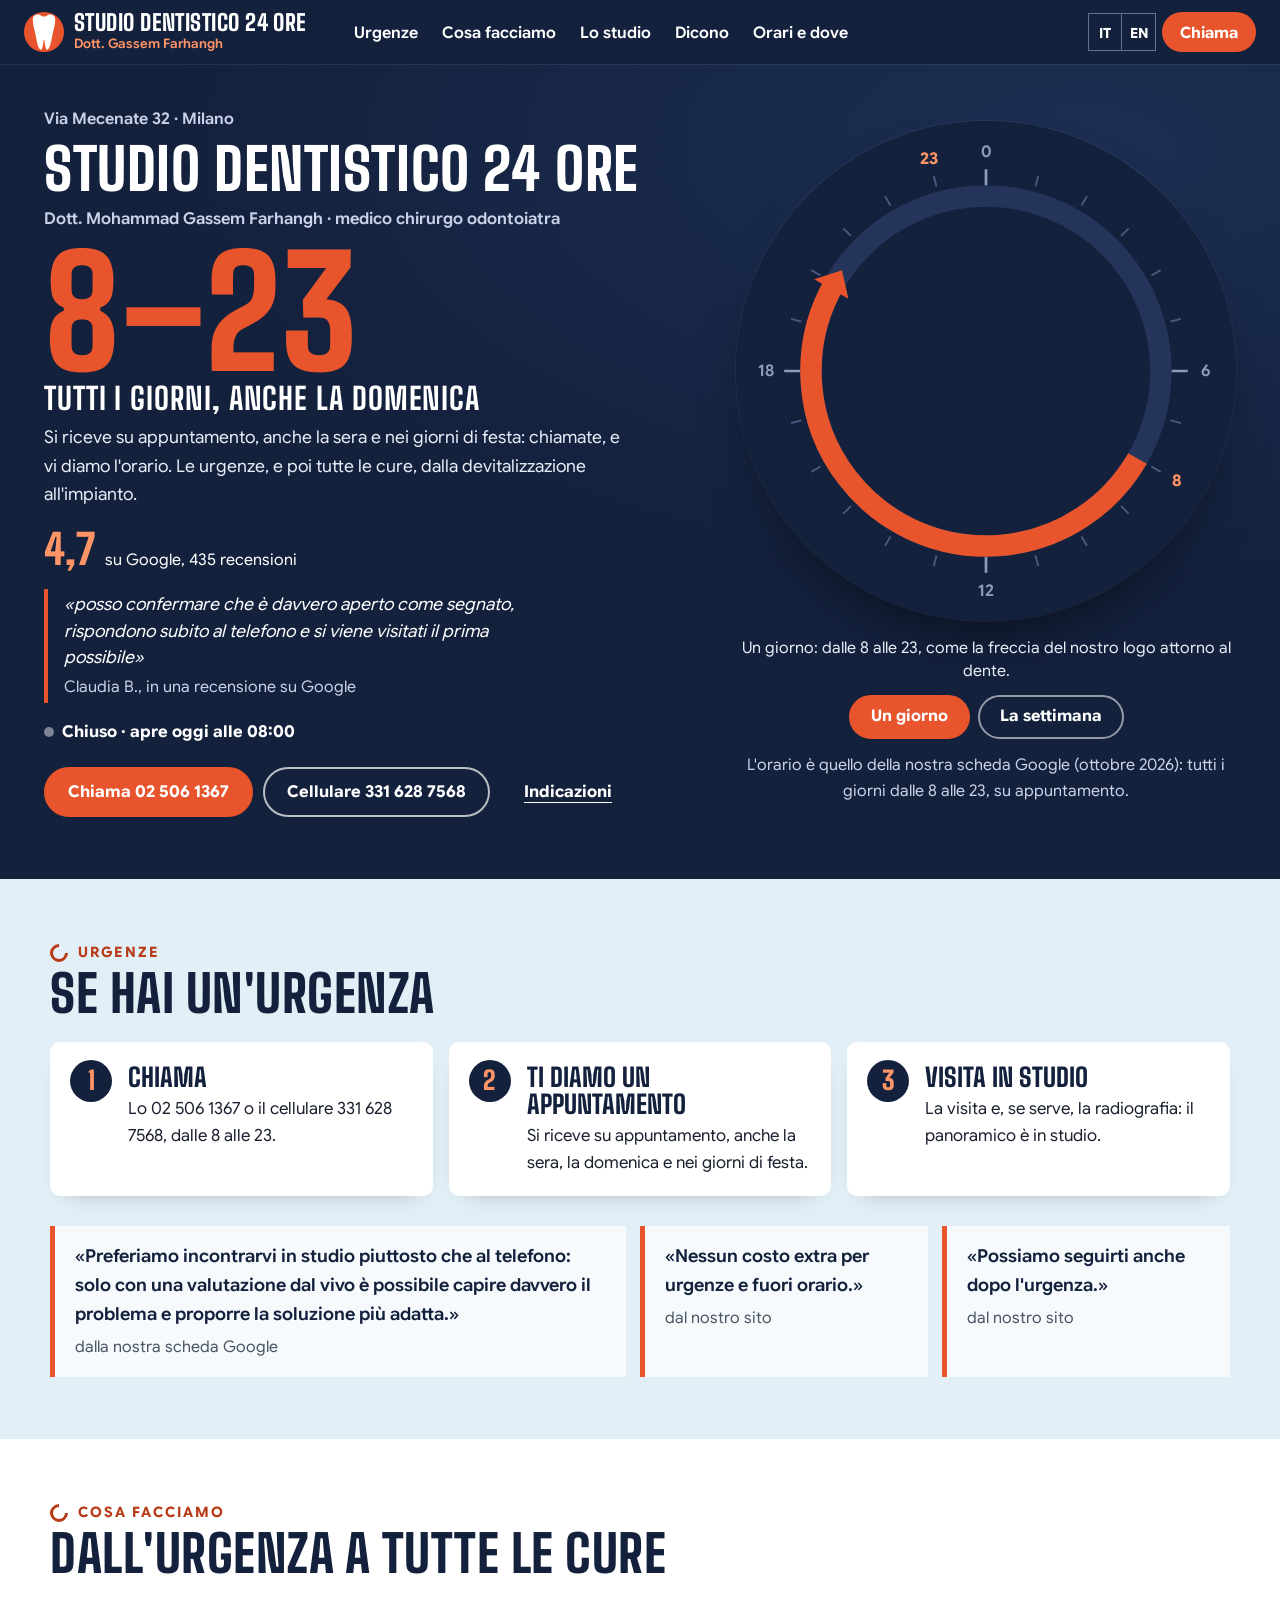
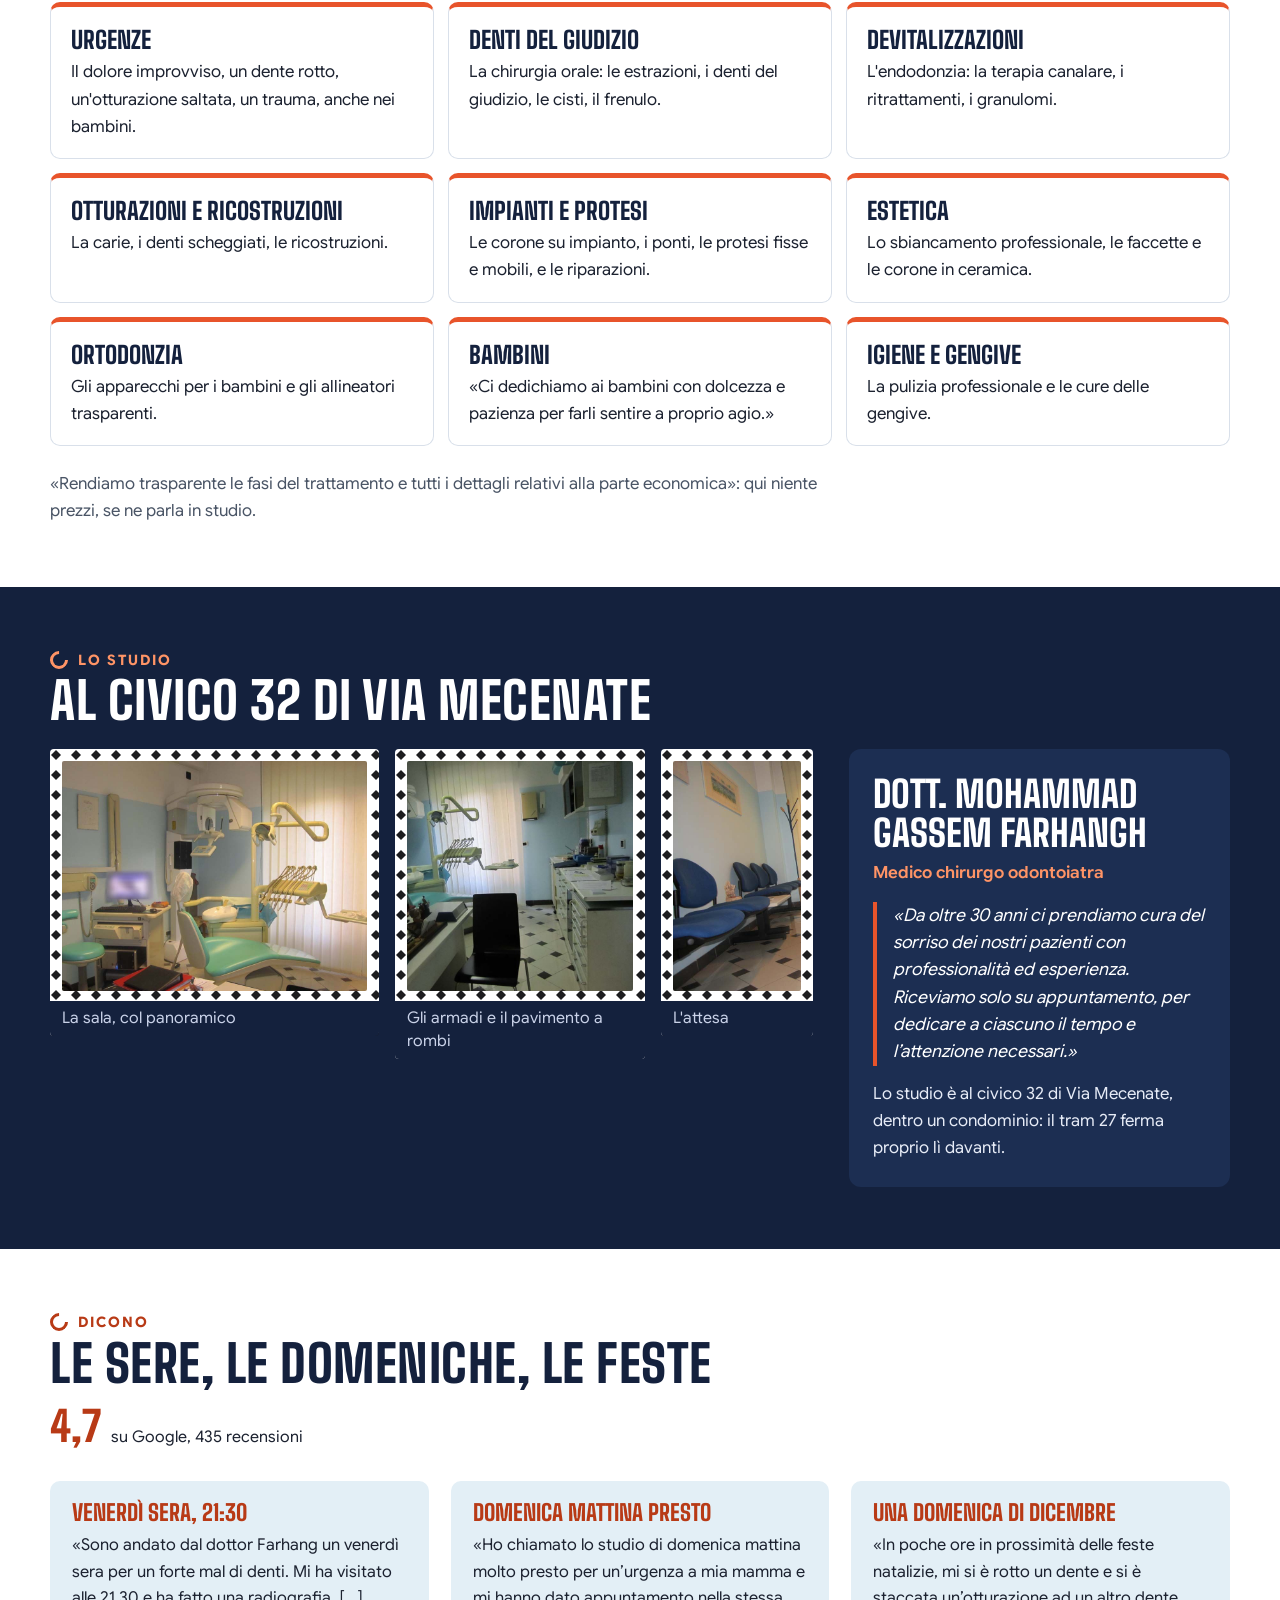
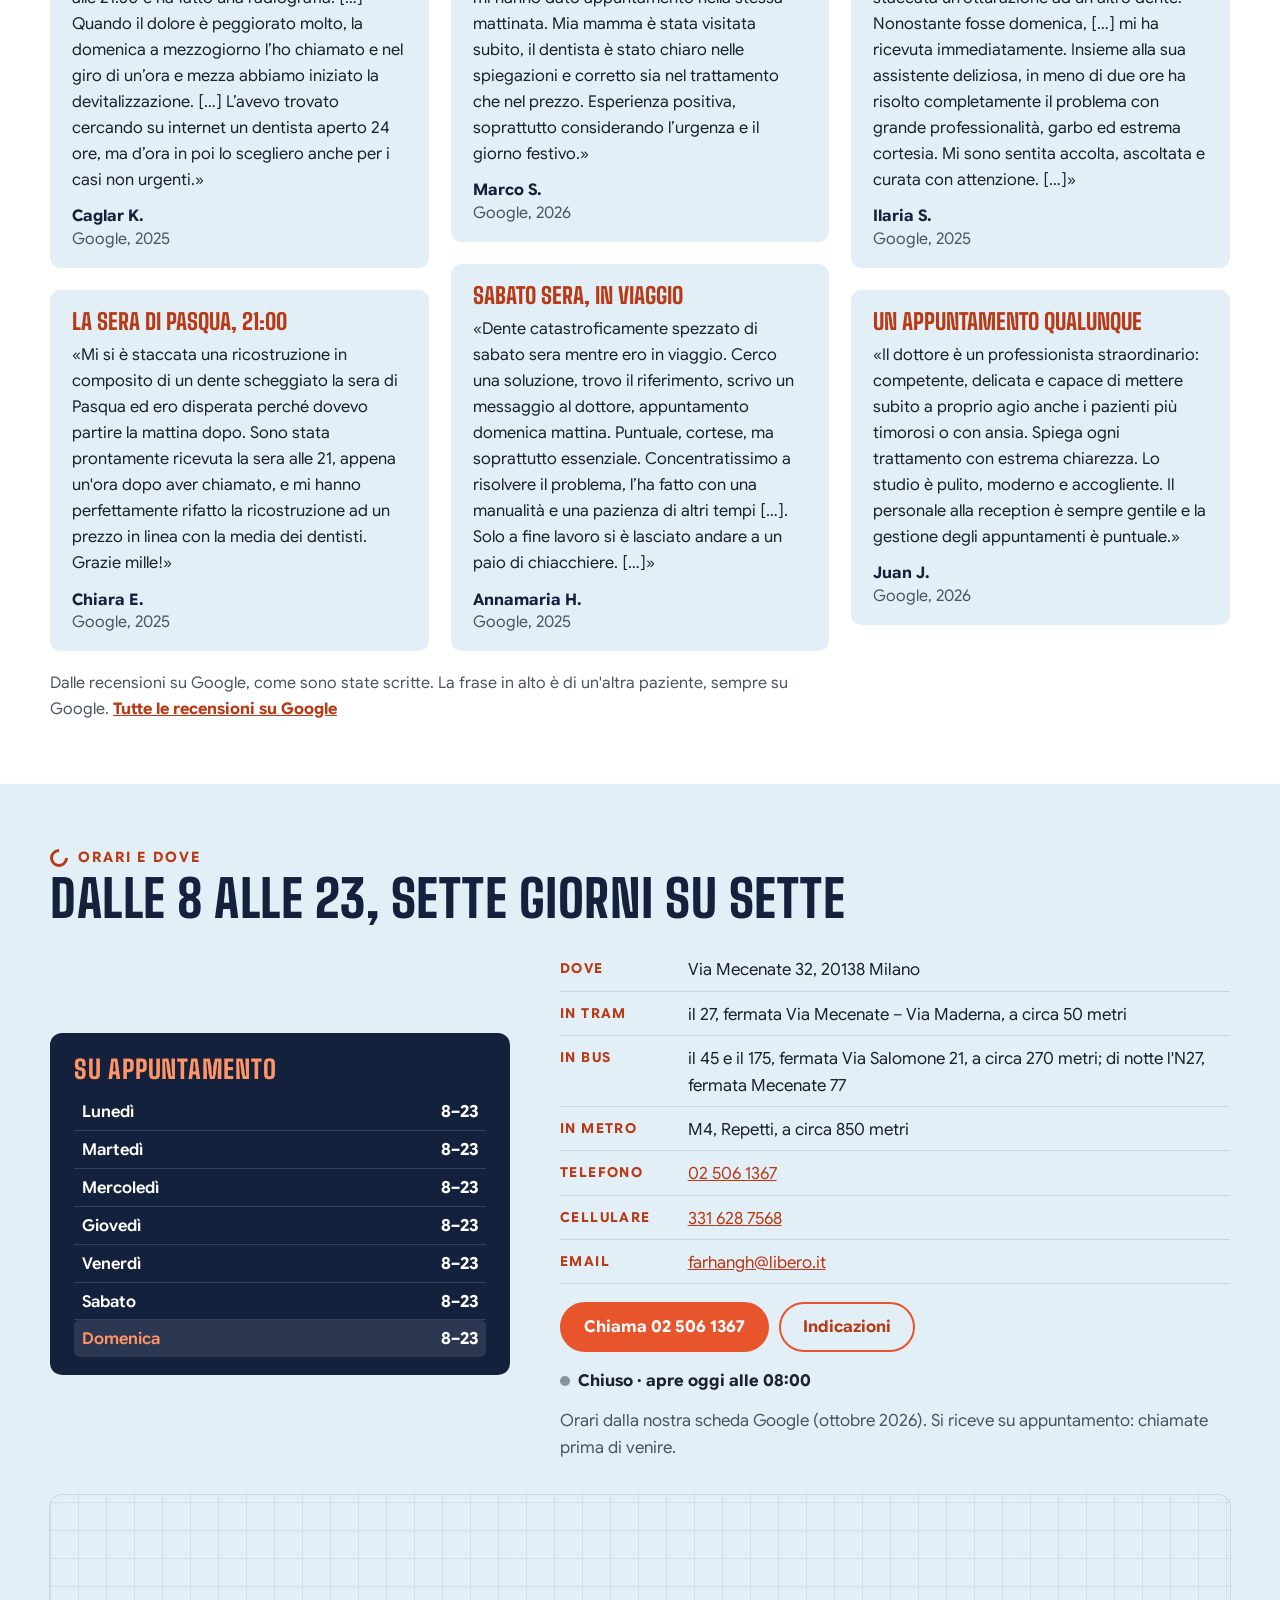
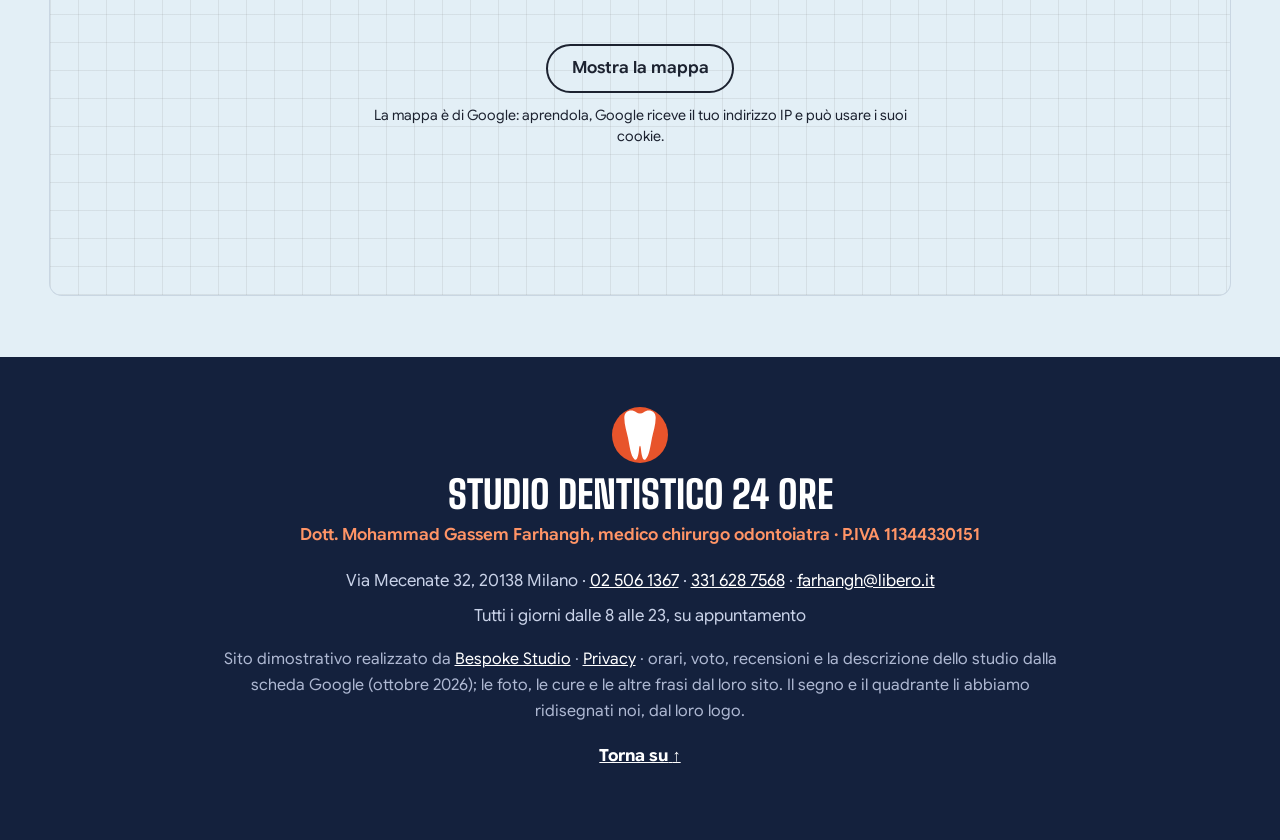
==== commit f9ab1af2: "Privacy e pulizia: caratteri sul sito, mappa al clic, informativa, noindex - caratteri copiati nel s" ====
--- a/index.html
+++ b/index.html
@@ -3,6 +3,7 @@
 <head>
 <meta charset="utf-8">
 <meta name="viewport" content="width=device-width, initial-scale=1">
+<meta name="robots" content="noindex">
 <script>(function(){var r=document.documentElement;r.classList.remove('no-js');
 /* la firma: finché main.js non parte c'è il quadrante vuoto con le sue ore; se il codice non arriva, dopo 2,5 s il quadrante intero */
 try{if(!matchMedia('(prefers-reduced-motion: reduce)').matches){r.classList.add('firma-attesa');window.__attesaQuadrante=setTimeout(function(){r.classList.remove('firma-attesa')},2500)}}catch(e){}})()</script>
@@ -20,15 +21,56 @@
 <link rel="icon" href="img/favicon.svg" type="image/svg+xml">
 <link rel="icon" href="img/favicon-32.png" sizes="32x32" type="image/png">
 <link rel="apple-touch-icon" href="img/apple-touch-icon.png">
-<link rel="preconnect" href="https://fonts.googleapis.com">
-<link rel="preconnect" href="https://fonts.gstatic.com" crossorigin>
-<link href="https://fonts.googleapis.com/css2?family=Big+Shoulders:wght@700;800&amp;family=Google+Sans+Flex:wght@400;600;700&amp;display=swap" rel="stylesheet">
+<link rel="stylesheet" href="fonts/fonts.css?v=1">
 <link rel="stylesheet" href="css/styles.css?v=1">
 <script src="https://cdn.jsdelivr.net/npm/gsap@3.12.5/dist/gsap.min.js" defer></script>
 <script src="https://cdn.jsdelivr.net/npm/gsap@3.12.5/dist/ScrollTrigger.min.js" defer></script>
 <script src="js/main.js?v=1" defer></script>
 <script type="application/ld+json">
-{"@context":"https://schema.org","@type":"Dentist","name":"Studio Dentistico 24 Ore","alternateName":"Studio Dentistico 24 Ore M. Gassem Farhangh","vatID":"IT11344330151","description":"Studio dentistico del Dott. Mohammad Gassem Farhangh, medico chirurgo odontoiatra, in Via Mecenate 32 a Milano: aperto tutti i giorni dalle 8 alle 23, su appuntamento. Urgenze, chirurgia orale, endodonzia, impianti e protesi, estetica, ortodonzia, bambini, igiene.","url":"https://rotenzark.github.io/dentista-24-ore/","image":"https://rotenzark.github.io/dentista-24-ore/img/og.jpg","telephone":"+39 02 506 1367","email":"farhangh@libero.it","address":{"@type":"PostalAddress","streetAddress":"Via Mecenate 32","postalCode":"20138","addressLocality":"Milano","addressRegion":"MI","addressCountry":"IT"},"geo":{"@type":"GeoCoordinates","latitude":45.4550098,"longitude":9.2447681},"openingHoursSpecification":[{"@type":"OpeningHoursSpecification","dayOfWeek":["Monday","Tuesday","Wednesday","Thursday","Friday","Saturday","Sunday"],"opens":"08:00","closes":"23:00"}],"sameAs":["https://www.facebook.com/people/Studio-dentistico-24-ore/100068153492513"],"aggregateRating":{"@type":"AggregateRating","ratingValue":"4.7","reviewCount":"435","bestRating":"5"}}
+{
+  "@context": "https://schema.org",
+  "@type": "Dentist",
+  "name": "Studio Dentistico 24 Ore",
+  "alternateName": "Studio Dentistico 24 Ore M. Gassem Farhangh",
+  "vatID": "IT11344330151",
+  "description": "Studio dentistico del Dott. Mohammad Gassem Farhangh, medico chirurgo odontoiatra, in Via Mecenate 32 a Milano: aperto tutti i giorni dalle 8 alle 23, su appuntamento. Urgenze, chirurgia orale, endodonzia, impianti e protesi, estetica, ortodonzia, bambini, igiene.",
+  "url": "https://rotenzark.github.io/dentista-24-ore/",
+  "image": "https://rotenzark.github.io/dentista-24-ore/img/og.jpg",
+  "telephone": "+39 02 506 1367",
+  "email": "farhangh@libero.it",
+  "address": {
+    "@type": "PostalAddress",
+    "streetAddress": "Via Mecenate 32",
+    "postalCode": "20138",
+    "addressLocality": "Milano",
+    "addressRegion": "MI",
+    "addressCountry": "IT"
+  },
+  "geo": {
+    "@type": "GeoCoordinates",
+    "latitude": 45.4550098,
+    "longitude": 9.2447681
+  },
+  "openingHoursSpecification": [
+    {
+      "@type": "OpeningHoursSpecification",
+      "dayOfWeek": [
+        "Monday",
+        "Tuesday",
+        "Wednesday",
+        "Thursday",
+        "Friday",
+        "Saturday",
+        "Sunday"
+      ],
+      "opens": "08:00",
+      "closes": "23:00"
+    }
+  ],
+  "sameAs": [
+    "https://www.facebook.com/people/Studio-dentistico-24-ore/100068153492513"
+  ]
+}
 </script>
 </head>
 <body>
@@ -80,7 +122,7 @@
         <p class="apertura__frase" data-i18n="h.testo">Si riceve su appuntamento, anche la sera e nei giorni di festa: chiamate, e vi diamo l'orario. Le urgenze, e poi tutte le cure, dalla devitalizzazione all'impianto.</p>
         <p class="voto"><b class="voto__n">4,7</b> <span class="voto__su" data-i18n="h.voto">su Google, 435 recensioni</span></p>
         <blockquote class="citazione">
-          <p>«posso confermare che è davvero aperto come segnato, rispondono subito al telefono e si viene visitati il prima possibile»</p>
+          <p lang="it">«posso confermare che è davvero aperto come segnato, rispondono subito al telefono e si viene visitati il prima possibile»</p>
           <footer data-i18n="h.chi">Claudia B., in una recensione su Google</footer>
         </blockquote>
         <p class="stato" id="orarioStato">Tutti i giorni 8–23</p>
@@ -191,12 +233,12 @@
     <h2 id="diconoT" class="capitolo__titolo" data-i18n="d.titolo">Le sere, le domeniche, le feste</h2>
     <p class="voto voto--sezione"><b class="voto__n">4,7</b> <span class="voto__su" data-i18n="d.voto">su Google, 435 recensioni</span></p>
     <ul class="recensioni">
-      <li class="recensione reveal"><p class="recensione__quando" data-i18n="d.q1">venerdì sera, 21:30</p><p class="recensione__testo">«Sono andato dal dottor Farhang un venerdì sera per un forte mal di denti. Mi ha visitato alle 21.30 e ha fatto una radiografia. […] Quando il dolore è peggiorato molto, la domenica a mezzogiorno l’ho chiamato e nel giro di un’ora e mezza abbiamo iniziato la devitalizzazione. […] L’avevo trovato cercando su internet un dentista aperto 24 ore, ma d’ora in poi lo scegliero anche per i casi non urgenti.»</p><p class="recensione__chi"><b>Caglar K.</b> <span data-i18n="d.t25">Google, 2025</span></p></li>
-      <li class="recensione reveal"><p class="recensione__quando" data-i18n="d.q2">la sera di Pasqua, 21:00</p><p class="recensione__testo">«Mi si è staccata una ricostruzione in composito di un dente scheggiato la sera di Pasqua ed ero disperata perché dovevo partire la mattina dopo. Sono stata prontamente ricevuta la sera alle 21, appena un'ora dopo aver chiamato, e mi hanno perfettamente rifatto la ricostruzione ad un prezzo in linea con la media dei dentisti. Grazie mille!»</p><p class="recensione__chi"><b>Chiara E.</b> <span data-i18n="d.t25">Google, 2025</span></p></li>
-      <li class="recensione reveal"><p class="recensione__quando" data-i18n="d.q3">domenica mattina presto</p><p class="recensione__testo">«Ho chiamato lo studio di domenica mattina molto presto per un’urgenza a mia mamma e mi hanno dato appuntamento nella stessa mattinata. Mia mamma è stata visitata subito, il dentista è stato chiaro nelle spiegazioni e corretto sia nel trattamento che nel prezzo. Esperienza positiva, soprattutto considerando l’urgenza e il giorno festivo.»</p><p class="recensione__chi"><b>Marco S.</b> <span data-i18n="d.t26">Google, 2026</span></p></li>
-      <li class="recensione reveal"><p class="recensione__quando" data-i18n="d.q4">sabato sera, in viaggio</p><p class="recensione__testo">«Dente catastroficamente spezzato di sabato sera mentre ero in viaggio. Cerco una soluzione, trovo il riferimento, scrivo un messaggio al dottore, appuntamento domenica mattina. Puntuale, cortese, ma soprattutto essenziale. Concentratissimo a risolvere il problema, l’ha fatto con una manualità e una pazienza di altri tempi […]. Solo a fine lavoro si è lasciato andare a un paio di chiacchiere. […]»</p><p class="recensione__chi"><b>Annamaria H.</b> <span data-i18n="d.t25">Google, 2025</span></p></li>
-      <li class="recensione reveal"><p class="recensione__quando" data-i18n="d.q5">una domenica di dicembre</p><p class="recensione__testo">«In poche ore in prossimità delle feste natalizie, mi si è rotto un dente e si è staccata un’otturazione ad un altro dente. Nonostante fosse domenica, […] mi ha ricevuta immediatamente. Insieme alla sua assistente deliziosa, in meno di due ore ha risolto completamente il problema con grande professionalità, garbo ed estrema cortesia. Mi sono sentita accolta, ascoltata e curata con attenzione. […]»</p><p class="recensione__chi"><b>Ilaria S.</b> <span data-i18n="d.t25">Google, 2025</span></p></li>
-      <li class="recensione reveal"><p class="recensione__quando" data-i18n="d.q6">un appuntamento qualunque</p><p class="recensione__testo">«Il dottore è un professionista straordinario: competente, delicata e capace di mettere subito a proprio agio anche i pazienti più timorosi o con ansia. Spiega ogni trattamento con estrema chiarezza. Lo studio è pulito, moderno e accogliente. Il personale alla reception è sempre gentile e la gestione degli appuntamenti è puntuale.»</p><p class="recensione__chi"><b>Juan J.</b> <span data-i18n="d.t26">Google, 2026</span></p></li>
+      <li class="recensione reveal"><p class="recensione__quando" data-i18n="d.q1">venerdì sera, 21:30</p><p lang="it" class="recensione__testo">«Sono andato dal dottor Farhang un venerdì sera per un forte mal di denti. Mi ha visitato alle 21.30 e ha fatto una radiografia. […] Quando il dolore è peggiorato molto, la domenica a mezzogiorno l’ho chiamato e nel giro di un’ora e mezza abbiamo iniziato la devitalizzazione. […] L’avevo trovato cercando su internet un dentista aperto 24 ore, ma d’ora in poi lo scegliero anche per i casi non urgenti.»</p><p class="recensione__chi"><b>Caglar K.</b> <span data-i18n="d.t25">Google, 2025</span></p></li>
+      <li class="recensione reveal"><p class="recensione__quando" data-i18n="d.q2">la sera di Pasqua, 21:00</p><p lang="it" class="recensione__testo">«Mi si è staccata una ricostruzione in composito di un dente scheggiato la sera di Pasqua ed ero disperata perché dovevo partire la mattina dopo. Sono stata prontamente ricevuta la sera alle 21, appena un'ora dopo aver chiamato, e mi hanno perfettamente rifatto la ricostruzione ad un prezzo in linea con la media dei dentisti. Grazie mille!»</p><p class="recensione__chi"><b>Chiara E.</b> <span data-i18n="d.t25">Google, 2025</span></p></li>
+      <li class="recensione reveal"><p class="recensione__quando" data-i18n="d.q3">domenica mattina presto</p><p lang="it" class="recensione__testo">«Ho chiamato lo studio di domenica mattina molto presto per un’urgenza a mia mamma e mi hanno dato appuntamento nella stessa mattinata. Mia mamma è stata visitata subito, il dentista è stato chiaro nelle spiegazioni e corretto sia nel trattamento che nel prezzo. Esperienza positiva, soprattutto considerando l’urgenza e il giorno festivo.»</p><p class="recensione__chi"><b>Marco S.</b> <span data-i18n="d.t26">Google, 2026</span></p></li>
+      <li class="recensione reveal"><p class="recensione__quando" data-i18n="d.q4">sabato sera, in viaggio</p><p lang="it" class="recensione__testo">«Dente catastroficamente spezzato di sabato sera mentre ero in viaggio. Cerco una soluzione, trovo il riferimento, scrivo un messaggio al dottore, appuntamento domenica mattina. Puntuale, cortese, ma soprattutto essenziale. Concentratissimo a risolvere il problema, l’ha fatto con una manualità e una pazienza di altri tempi […]. Solo a fine lavoro si è lasciato andare a un paio di chiacchiere. […]»</p><p class="recensione__chi"><b>Annamaria H.</b> <span data-i18n="d.t25">Google, 2025</span></p></li>
+      <li class="recensione reveal"><p class="recensione__quando" data-i18n="d.q5">una domenica di dicembre</p><p lang="it" class="recensione__testo">«In poche ore in prossimità delle feste natalizie, mi si è rotto un dente e si è staccata un’otturazione ad un altro dente. Nonostante fosse domenica, […] mi ha ricevuta immediatamente. Insieme alla sua assistente deliziosa, in meno di due ore ha risolto completamente il problema con grande professionalità, garbo ed estrema cortesia. Mi sono sentita accolta, ascoltata e curata con attenzione. […]»</p><p class="recensione__chi"><b>Ilaria S.</b> <span data-i18n="d.t25">Google, 2025</span></p></li>
+      <li class="recensione reveal"><p class="recensione__quando" data-i18n="d.q6">un appuntamento qualunque</p><p lang="it" class="recensione__testo">«Il dottore è un professionista straordinario: competente, delicata e capace di mettere subito a proprio agio anche i pazienti più timorosi o con ansia. Spiega ogni trattamento con estrema chiarezza. Lo studio è pulito, moderno e accogliente. Il personale alla reception è sempre gentile e la gestione degli appuntamenti è puntuale.»</p><p class="recensione__chi"><b>Juan J.</b> <span data-i18n="d.t26">Google, 2026</span></p></li>
     </ul>
     <p class="dicono__nota"><span data-i18n="d.nota">Dalle recensioni su Google, come sono state scritte. La frase in alto è di un'altra paziente, sempre su Google.</span> <a href="https://www.google.com/maps/search/?api=1&amp;query=Studio+Dentistico+24+Ore+Gassem+Farhangh+Via+Mecenate+32+Milano" target="_blank" rel="noopener" data-i18n="d.tutte">Tutte le recensioni su Google</a></p>
   </section>
@@ -234,7 +276,7 @@
       </div>
     </div>
     <div class="cartina reveal">
-      <iframe title="Mappa: Studio Dentistico 24 Ore, Via Mecenate 32, Milano" data-i18n-title="w.mappa" src="https://maps.google.com/maps?q=Studio%20Dentistico%2024%20Ore%2C%20Via%20Mecenate%2032%2C%2020138%20Milano&amp;z=16&amp;output=embed" width="600" height="400" loading="lazy" referrerpolicy="no-referrer-when-downgrade"></iframe>
+      <div class="mappa-clic" data-mappa-clic style="--mappa-h: 400px"><template><iframe title="Mappa: Studio Dentistico 24 Ore, Via Mecenate 32, Milano" data-i18n-title="w.mappa" src="https://maps.google.com/maps?q=Studio%20Dentistico%2024%20Ore%2C%20Via%20Mecenate%2032%2C%2020138%20Milano&amp;z=16&amp;output=embed" width="600" height="400" loading="lazy" referrerpolicy="no-referrer-when-downgrade"></iframe></template><div class="mappa-clic__velo"><a class="mappa-clic__btn" href="https://www.google.com/maps/dir/?api=1&amp;destination=Studio+Dentistico+24+Ore%2C+Via+Mecenate+32%2C+20138+Milano" target="_blank" rel="noopener">Mostra la mappa</a><p class="mappa-clic__nota">La mappa è di Google: aprendola, Google riceve il tuo indirizzo IP e può usare i suoi cookie.</p></div></div>
     </div>
   </section>
 
@@ -246,7 +288,7 @@
     <p class="piede__riga"><span data-i18n="f2.chi">Dott. Mohammad Gassem Farhangh, medico chirurgo odontoiatra</span> · <span data-i18n="f2.piva">P.IVA</span> 11344330151</p>
     <p class="piede__dove">Via Mecenate 32, 20138 Milano · <a href="tel:+39025061367" class="intero">02 506 1367</a> · <a href="tel:+393316287568" class="intero">331 628 7568</a> · <a href="mailto:farhangh@libero.it">farhangh@libero.it</a></p>
     <p class="piede__orario" data-i18n="f2.orario">Tutti i giorni dalle 8 alle 23, su appuntamento</p>
-    <p class="piede__cred" data-i18n="f2.cred">Sito dimostrativo realizzato da <a href="https://bespokestud.io" rel="noopener">Bespoke Studio</a> · orari, voto, recensioni e la descrizione dello studio dalla scheda Google (ottobre 2026); le foto, le cure e le altre frasi dal loro sito. Il segno e il quadrante li abbiamo ridisegnati noi, dal loro logo.</p>
+    <p class="piede__cred" data-i18n="f2.cred">Sito dimostrativo realizzato da <a href="https://bespokestud.io" rel="noopener">Bespoke Studio</a> · <a href="privacy.html">Privacy</a> · orari, voto, recensioni e la descrizione dello studio dalla scheda Google (ottobre 2026); le foto, le cure e le altre frasi dal loro sito. Il segno e il quadrante li abbiamo ridisegnati noi, dal loro logo.</p>
     <p><a class="piede__su" href="#inizio"><span data-i18n="f2.su">Torna su</span> <span class="freccia" aria-hidden="true">↑</span></a></p>
   </div>
 </footer>
@@ -261,5 +303,6 @@
   <img id="lightboxImg" src="" alt="">
 </div>
 
+<script src="js/mappa-clic.js?v=1" defer></script>
 </body>
 </html>
--- a/fonts/fonts.css
+++ b/fonts/fonts.css
@@ -0,0 +1,355 @@
+/* Caratteri ospitati sul sito: nessuna richiesta a Google Fonts o Fontshare (giro privacy 1/10/2026). Licenze in LICENSE.txt. */
+/* vietnamese */
+@font-face {
+  font-family: 'Big Shoulders';
+  font-style: normal;
+  font-weight: 700;
+  font-display: swap;
+  src: url(bigshoulders-v4-6eb4057d1d.woff2) format('woff2');
+  unicode-range: U+0102-0103, U+0110-0111, U+0128-0129, U+0168-0169, U+01A0-01A1, U+01AF-01B0, U+0300-0301, U+0303-0304, U+0308-0309, U+0323, U+0329, U+1EA0-1EF9, U+20AB;
+}
+/* latin-ext */
+@font-face {
+  font-family: 'Big Shoulders';
+  font-style: normal;
+  font-weight: 700;
+  font-display: swap;
+  src: url(bigshoulders-v4-73fc97f37e.woff2) format('woff2');
+  unicode-range: U+0100-02BA, U+02BD-02C5, U+02C7-02CC, U+02CE-02D7, U+02DD-02FF, U+0304, U+0308, U+0329, U+1D00-1DBF, U+1E00-1E9F, U+1EF2-1EFF, U+2020, U+20A0-20AB, U+20AD-20C0, U+2113, U+2C60-2C7F, U+A720-A7FF;
+}
+/* latin */
+@font-face {
+  font-family: 'Big Shoulders';
+  font-style: normal;
+  font-weight: 700;
+  font-display: swap;
+  src: url(bigshoulders-v4-315e91b719.woff2) format('woff2');
+  unicode-range: U+0000-00FF, U+0131, U+0152-0153, U+02BB-02BC, U+02C6, U+02DA, U+02DC, U+0304, U+0308, U+0329, U+2000-206F, U+20AC, U+2122, U+2191, U+2193, U+2212, U+2215, U+FEFF, U+FFFD;
+}
+/* vietnamese */
+@font-face {
+  font-family: 'Big Shoulders';
+  font-style: normal;
+  font-weight: 800;
+  font-display: swap;
+  src: url(bigshoulders-v4-6eb4057d1d.woff2) format('woff2');
+  unicode-range: U+0102-0103, U+0110-0111, U+0128-0129, U+0168-0169, U+01A0-01A1, U+01AF-01B0, U+0300-0301, U+0303-0304, U+0308-0309, U+0323, U+0329, U+1EA0-1EF9, U+20AB;
+}
+/* latin-ext */
+@font-face {
+  font-family: 'Big Shoulders';
+  font-style: normal;
+  font-weight: 800;
+  font-display: swap;
+  src: url(bigshoulders-v4-73fc97f37e.woff2) format('woff2');
+  unicode-range: U+0100-02BA, U+02BD-02C5, U+02C7-02CC, U+02CE-02D7, U+02DD-02FF, U+0304, U+0308, U+0329, U+1D00-1DBF, U+1E00-1E9F, U+1EF2-1EFF, U+2020, U+20A0-20AB, U+20AD-20C0, U+2113, U+2C60-2C7F, U+A720-A7FF;
+}
+/* latin */
+@font-face {
+  font-family: 'Big Shoulders';
+  font-style: normal;
+  font-weight: 800;
+  font-display: swap;
+  src: url(bigshoulders-v4-315e91b719.woff2) format('woff2');
+  unicode-range: U+0000-00FF, U+0131, U+0152-0153, U+02BB-02BC, U+02C6, U+02DA, U+02DC, U+0304, U+0308, U+0329, U+2000-206F, U+20AC, U+2122, U+2191, U+2193, U+2212, U+2215, U+FEFF, U+FFFD;
+}
+/* canadian-aboriginal */
+@font-face {
+  font-family: 'Google Sans Flex';
+  font-style: normal;
+  font-weight: 400;
+  font-stretch: 100%;
+  font-display: swap;
+  src: url(googlesansflex-v22-bfb597e677.woff2) format('woff2');
+  unicode-range: U+02C7, U+02D8-02D9, U+02DB, U+0307, U+1400-167F, U+18B0-18F5, U+25CC, U+11AB0-11ABF;
+}
+/* cherokee */
+@font-face {
+  font-family: 'Google Sans Flex';
+  font-style: normal;
+  font-weight: 400;
+  font-stretch: 100%;
+  font-display: swap;
+  src: url(googlesansflex-v22-6632373ff0.woff2) format('woff2');
+  unicode-range: U+0300-0302, U+0304, U+030B-030C, U+0323-0324, U+0330-0331, U+13A0-13FF, U+AB70-ABBF;
+}
+/* math */
+@font-face {
+  font-family: 'Google Sans Flex';
+  font-style: normal;
+  font-weight: 400;
+  font-stretch: 100%;
+  font-display: swap;
+  src: url(googlesansflex-v22-81e32fbcdc.woff2) format('woff2');
+  unicode-range: U+0302-0303, U+0305, U+0307-0308, U+0310, U+0312, U+0315, U+031A, U+0326-0327, U+032C, U+032F-0330, U+0332-0333, U+0338, U+033A, U+0346, U+034D, U+0391-03A1, U+03A3-03A9, U+03B1-03C9, U+03D1, U+03D5-03D6, U+03F0-03F1, U+03F4-03F5, U+2016-2017, U+2034-2038, U+203C, U+2040, U+2043, U+2047, U+2050, U+2057, U+205F, U+2070-2071, U+2074-208E, U+2090-209C, U+20D0-20DC, U+20E1, U+20E5-20EF, U+2100-2112, U+2114-2115, U+2117-2121, U+2123-214F, U+2190, U+2192, U+2194-21AE, U+21B0-21E5, U+21F1-21F2, U+21F4-2211, U+2213-2214, U+2216-22FF, U+2308-230B, U+2310, U+2319, U+231C-2321, U+2336-237A, U+237C, U+2395, U+239B-23B7, U+23D0, U+23DC-23E1, U+2474-2475, U+25AF, U+25B3, U+25B7, U+25BD, U+25C1, U+25CA, U+25CC, U+25FB, U+266D-266F, U+27C0-27FF, U+2900-2AFF, U+2B0E-2B11, U+2B30-2B4C, U+2BFE, U+3030, U+FF5B, U+FF5D, U+1D400-1D7FF, U+1EE00-1EEFF;
+}
+/* nushu */
+@font-face {
+  font-family: 'Google Sans Flex';
+  font-style: normal;
+  font-weight: 400;
+  font-stretch: 100%;
+  font-display: swap;
+  src: url(googlesansflex-v22-1353ae3386.woff2) format('woff2');
+  unicode-range: U+2003, U+3000, U+3002, U+4E00, U+FE12, U+16FE1, U+1B170-1B2FB;
+}
+/* symbols */
+@font-face {
+  font-family: 'Google Sans Flex';
+  font-style: normal;
+  font-weight: 400;
+  font-stretch: 100%;
+  font-display: swap;
+  src: url(googlesansflex-v22-67ef3d13bd.woff2) format('woff2');
+  unicode-range: U+0001-000C, U+000E-001F, U+007F-009F, U+20DD-20E0, U+20E2-20E4, U+2150-218F, U+2190, U+2192, U+2194-2199, U+21AF, U+21E6-21F0, U+21F3, U+2218-2219, U+2299, U+22C4-22C6, U+2300-243F, U+2440-244A, U+2460-24FF, U+25A0-27BF, U+2800-28FF, U+2921-2922, U+2981, U+29BF, U+29EB, U+2B00-2BFF, U+4DC0-4DFF, U+FFF9-FFFB, U+10140-1018E, U+10190-1019C, U+101A0, U+101D0-101FD, U+102E0-102FB, U+10E60-10E7E, U+1D2C0-1D2D3, U+1D2E0-1D37F, U+1F000-1F0FF, U+1F100-1F1AD, U+1F1E6-1F1FF, U+1F30D-1F30F, U+1F315, U+1F31C, U+1F31E, U+1F320-1F32C, U+1F336, U+1F378, U+1F37D, U+1F382, U+1F393-1F39F, U+1F3A7-1F3A8, U+1F3AC-1F3AF, U+1F3C2, U+1F3C4-1F3C6, U+1F3CA-1F3CE, U+1F3D4-1F3E0, U+1F3ED, U+1F3F1-1F3F3, U+1F3F5-1F3F7, U+1F408, U+1F415, U+1F41F, U+1F426, U+1F43F, U+1F441-1F442, U+1F444, U+1F446-1F449, U+1F44C-1F44E, U+1F453, U+1F46A, U+1F47D, U+1F4A3, U+1F4B0, U+1F4B3, U+1F4B9, U+1F4BB, U+1F4BF, U+1F4C8-1F4CB, U+1F4D6, U+1F4DA, U+1F4DF, U+1F4E3-1F4E6, U+1F4EA-1F4ED, U+1F4F7, U+1F4F9-1F4FB, U+1F4FD-1F4FE, U+1F503, U+1F507-1F50B, U+1F50D, U+1F512-1F513, U+1F53E-1F54A, U+1F54F-1F5FA, U+1F610, U+1F650-1F67F, U+1F687, U+1F68D, U+1F691, U+1F694, U+1F698, U+1F6AD, U+1F6B2, U+1F6B9-1F6BA, U+1F6BC, U+1F6C6-1F6CF, U+1F6D3-1F6D7, U+1F6E0-1F6EA, U+1F6F0-1F6F3, U+1F6F7-1F6FC, U+1F700-1F7FF, U+1F800-1F80B, U+1F810-1F847, U+1F850-1F859, U+1F860-1F887, U+1F890-1F8AD, U+1F8B0-1F8BB, U+1F8C0-1F8C1, U+1F900-1F90B, U+1F93B, U+1F946, U+1F984, U+1F996, U+1F9E9, U+1FA00-1FA6F, U+1FA70-1FA7C, U+1FA80-1FA89, U+1FA8F-1FAC6, U+1FACE-1FADC, U+1FADF-1FAE9, U+1FAF0-1FAF8, U+1FB00-1FBFF;
+}
+/* syriac */
+@font-face {
+  font-family: 'Google Sans Flex';
+  font-style: normal;
+  font-weight: 400;
+  font-stretch: 100%;
+  font-display: swap;
+  src: url(googlesansflex-v22-4974982b05.woff2) format('woff2');
+  unicode-range: U+0303-0304, U+0307-0308, U+030A, U+0320, U+0323-0325, U+032D-032E, U+0330-0331, U+060C, U+061B-061C, U+061F, U+0621, U+0640, U+064B-0655, U+0660-066C, U+0670, U+0700-074F, U+0860-086A, U+1DF8, U+1DFA, U+200C-200F, U+25CC, U+2670-2671;
+}
+/* tifinagh */
+@font-face {
+  font-family: 'Google Sans Flex';
+  font-style: normal;
+  font-weight: 400;
+  font-stretch: 100%;
+  font-display: swap;
+  src: url(googlesansflex-v22-286851657c.woff2) format('woff2');
+  unicode-range: U+02C7, U+0301-0302, U+0304, U+0306-0307, U+0309, U+0323, U+0331, U+200C-200D, U+202E, U+25CC, U+2D30-2D7F;
+}
+/* vietnamese */
+@font-face {
+  font-family: 'Google Sans Flex';
+  font-style: normal;
+  font-weight: 400;
+  font-stretch: 100%;
+  font-display: swap;
+  src: url(googlesansflex-v22-ae6b944399.woff2) format('woff2');
+  unicode-range: U+0102-0103, U+0110-0111, U+0128-0129, U+0168-0169, U+01A0-01A1, U+01AF-01B0, U+0300-0301, U+0303-0304, U+0308-0309, U+0323, U+0329, U+1EA0-1EF9, U+20AB;
+}
+/* latin-ext */
+@font-face {
+  font-family: 'Google Sans Flex';
+  font-style: normal;
+  font-weight: 400;
+  font-stretch: 100%;
+  font-display: swap;
+  src: url(googlesansflex-v22-2dec7ee008.woff2) format('woff2');
+  unicode-range: U+0100-02BA, U+02BD-02C5, U+02C7-02CC, U+02CE-02D7, U+02DD-02FF, U+0304, U+0308, U+0329, U+1D00-1DBF, U+1E00-1E9F, U+1EF2-1EFF, U+2020, U+20A0-20AB, U+20AD-20C0, U+2113, U+2C60-2C7F, U+A720-A7FF;
+}
+/* latin */
+@font-face {
+  font-family: 'Google Sans Flex';
+  font-style: normal;
+  font-weight: 400;
+  font-stretch: 100%;
+  font-display: swap;
+  src: url(googlesansflex-v22-282496cf9b.woff2) format('woff2');
+  unicode-range: U+0000-00FF, U+0131, U+0152-0153, U+02BB-02BC, U+02C6, U+02DA, U+02DC, U+0304, U+0308, U+0329, U+2000-206F, U+20AC, U+2122, U+2191, U+2193, U+2212, U+2215, U+FEFF, U+FFFD;
+}
+/* canadian-aboriginal */
+@font-face {
+  font-family: 'Google Sans Flex';
+  font-style: normal;
+  font-weight: 600;
+  font-stretch: 100%;
+  font-display: swap;
+  src: url(googlesansflex-v22-bfb597e677.woff2) format('woff2');
+  unicode-range: U+02C7, U+02D8-02D9, U+02DB, U+0307, U+1400-167F, U+18B0-18F5, U+25CC, U+11AB0-11ABF;
+}
+/* cherokee */
+@font-face {
+  font-family: 'Google Sans Flex';
+  font-style: normal;
+  font-weight: 600;
+  font-stretch: 100%;
+  font-display: swap;
+  src: url(googlesansflex-v22-6632373ff0.woff2) format('woff2');
+  unicode-range: U+0300-0302, U+0304, U+030B-030C, U+0323-0324, U+0330-0331, U+13A0-13FF, U+AB70-ABBF;
+}
+/* math */
+@font-face {
+  font-family: 'Google Sans Flex';
+  font-style: normal;
+  font-weight: 600;
+  font-stretch: 100%;
+  font-display: swap;
+  src: url(googlesansflex-v22-81e32fbcdc.woff2) format('woff2');
+  unicode-range: U+0302-0303, U+0305, U+0307-0308, U+0310, U+0312, U+0315, U+031A, U+0326-0327, U+032C, U+032F-0330, U+0332-0333, U+0338, U+033A, U+0346, U+034D, U+0391-03A1, U+03A3-03A9, U+03B1-03C9, U+03D1, U+03D5-03D6, U+03F0-03F1, U+03F4-03F5, U+2016-2017, U+2034-2038, U+203C, U+2040, U+2043, U+2047, U+2050, U+2057, U+205F, U+2070-2071, U+2074-208E, U+2090-209C, U+20D0-20DC, U+20E1, U+20E5-20EF, U+2100-2112, U+2114-2115, U+2117-2121, U+2123-214F, U+2190, U+2192, U+2194-21AE, U+21B0-21E5, U+21F1-21F2, U+21F4-2211, U+2213-2214, U+2216-22FF, U+2308-230B, U+2310, U+2319, U+231C-2321, U+2336-237A, U+237C, U+2395, U+239B-23B7, U+23D0, U+23DC-23E1, U+2474-2475, U+25AF, U+25B3, U+25B7, U+25BD, U+25C1, U+25CA, U+25CC, U+25FB, U+266D-266F, U+27C0-27FF, U+2900-2AFF, U+2B0E-2B11, U+2B30-2B4C, U+2BFE, U+3030, U+FF5B, U+FF5D, U+1D400-1D7FF, U+1EE00-1EEFF;
+}
+/* nushu */
+@font-face {
+  font-family: 'Google Sans Flex';
+  font-style: normal;
+  font-weight: 600;
+  font-stretch: 100%;
+  font-display: swap;
+  src: url(googlesansflex-v22-1353ae3386.woff2) format('woff2');
+  unicode-range: U+2003, U+3000, U+3002, U+4E00, U+FE12, U+16FE1, U+1B170-1B2FB;
+}
+/* symbols */
+@font-face {
+  font-family: 'Google Sans Flex';
+  font-style: normal;
+  font-weight: 600;
+  font-stretch: 100%;
+  font-display: swap;
+  src: url(googlesansflex-v22-67ef3d13bd.woff2) format('woff2');
+  unicode-range: U+0001-000C, U+000E-001F, U+007F-009F, U+20DD-20E0, U+20E2-20E4, U+2150-218F, U+2190, U+2192, U+2194-2199, U+21AF, U+21E6-21F0, U+21F3, U+2218-2219, U+2299, U+22C4-22C6, U+2300-243F, U+2440-244A, U+2460-24FF, U+25A0-27BF, U+2800-28FF, U+2921-2922, U+2981, U+29BF, U+29EB, U+2B00-2BFF, U+4DC0-4DFF, U+FFF9-FFFB, U+10140-1018E, U+10190-1019C, U+101A0, U+101D0-101FD, U+102E0-102FB, U+10E60-10E7E, U+1D2C0-1D2D3, U+1D2E0-1D37F, U+1F000-1F0FF, U+1F100-1F1AD, U+1F1E6-1F1FF, U+1F30D-1F30F, U+1F315, U+1F31C, U+1F31E, U+1F320-1F32C, U+1F336, U+1F378, U+1F37D, U+1F382, U+1F393-1F39F, U+1F3A7-1F3A8, U+1F3AC-1F3AF, U+1F3C2, U+1F3C4-1F3C6, U+1F3CA-1F3CE, U+1F3D4-1F3E0, U+1F3ED, U+1F3F1-1F3F3, U+1F3F5-1F3F7, U+1F408, U+1F415, U+1F41F, U+1F426, U+1F43F, U+1F441-1F442, U+1F444, U+1F446-1F449, U+1F44C-1F44E, U+1F453, U+1F46A, U+1F47D, U+1F4A3, U+1F4B0, U+1F4B3, U+1F4B9, U+1F4BB, U+1F4BF, U+1F4C8-1F4CB, U+1F4D6, U+1F4DA, U+1F4DF, U+1F4E3-1F4E6, U+1F4EA-1F4ED, U+1F4F7, U+1F4F9-1F4FB, U+1F4FD-1F4FE, U+1F503, U+1F507-1F50B, U+1F50D, U+1F512-1F513, U+1F53E-1F54A, U+1F54F-1F5FA, U+1F610, U+1F650-1F67F, U+1F687, U+1F68D, U+1F691, U+1F694, U+1F698, U+1F6AD, U+1F6B2, U+1F6B9-1F6BA, U+1F6BC, U+1F6C6-1F6CF, U+1F6D3-1F6D7, U+1F6E0-1F6EA, U+1F6F0-1F6F3, U+1F6F7-1F6FC, U+1F700-1F7FF, U+1F800-1F80B, U+1F810-1F847, U+1F850-1F859, U+1F860-1F887, U+1F890-1F8AD, U+1F8B0-1F8BB, U+1F8C0-1F8C1, U+1F900-1F90B, U+1F93B, U+1F946, U+1F984, U+1F996, U+1F9E9, U+1FA00-1FA6F, U+1FA70-1FA7C, U+1FA80-1FA89, U+1FA8F-1FAC6, U+1FACE-1FADC, U+1FADF-1FAE9, U+1FAF0-1FAF8, U+1FB00-1FBFF;
+}
+/* syriac */
+@font-face {
+  font-family: 'Google Sans Flex';
+  font-style: normal;
+  font-weight: 600;
+  font-stretch: 100%;
+  font-display: swap;
+  src: url(googlesansflex-v22-4974982b05.woff2) format('woff2');
+  unicode-range: U+0303-0304, U+0307-0308, U+030A, U+0320, U+0323-0325, U+032D-032E, U+0330-0331, U+060C, U+061B-061C, U+061F, U+0621, U+0640, U+064B-0655, U+0660-066C, U+0670, U+0700-074F, U+0860-086A, U+1DF8, U+1DFA, U+200C-200F, U+25CC, U+2670-2671;
+}
+/* tifinagh */
+@font-face {
+  font-family: 'Google Sans Flex';
+  font-style: normal;
+  font-weight: 600;
+  font-stretch: 100%;
+  font-display: swap;
+  src: url(googlesansflex-v22-286851657c.woff2) format('woff2');
+  unicode-range: U+02C7, U+0301-0302, U+0304, U+0306-0307, U+0309, U+0323, U+0331, U+200C-200D, U+202E, U+25CC, U+2D30-2D7F;
+}
+/* vietnamese */
+@font-face {
+  font-family: 'Google Sans Flex';
+  font-style: normal;
+  font-weight: 600;
+  font-stretch: 100%;
+  font-display: swap;
+  src: url(googlesansflex-v22-ae6b944399.woff2) format('woff2');
+  unicode-range: U+0102-0103, U+0110-0111, U+0128-0129, U+0168-0169, U+01A0-01A1, U+01AF-01B0, U+0300-0301, U+0303-0304, U+0308-0309, U+0323, U+0329, U+1EA0-1EF9, U+20AB;
+}
+/* latin-ext */
+@font-face {
+  font-family: 'Google Sans Flex';
+  font-style: normal;
+  font-weight: 600;
+  font-stretch: 100%;
+  font-display: swap;
+  src: url(googlesansflex-v22-2dec7ee008.woff2) format('woff2');
+  unicode-range: U+0100-02BA, U+02BD-02C5, U+02C7-02CC, U+02CE-02D7, U+02DD-02FF, U+0304, U+0308, U+0329, U+1D00-1DBF, U+1E00-1E9F, U+1EF2-1EFF, U+2020, U+20A0-20AB, U+20AD-20C0, U+2113, U+2C60-2C7F, U+A720-A7FF;
+}
+/* latin */
+@font-face {
+  font-family: 'Google Sans Flex';
+  font-style: normal;
+  font-weight: 600;
+  font-stretch: 100%;
+  font-display: swap;
+  src: url(googlesansflex-v22-282496cf9b.woff2) format('woff2');
+  unicode-range: U+0000-00FF, U+0131, U+0152-0153, U+02BB-02BC, U+02C6, U+02DA, U+02DC, U+0304, U+0308, U+0329, U+2000-206F, U+20AC, U+2122, U+2191, U+2193, U+2212, U+2215, U+FEFF, U+FFFD;
+}
+/* canadian-aboriginal */
+@font-face {
+  font-family: 'Google Sans Flex';
+  font-style: normal;
+  font-weight: 700;
+  font-stretch: 100%;
+  font-display: swap;
+  src: url(googlesansflex-v22-bfb597e677.woff2) format('woff2');
+  unicode-range: U+02C7, U+02D8-02D9, U+02DB, U+0307, U+1400-167F, U+18B0-18F5, U+25CC, U+11AB0-11ABF;
+}
+/* cherokee */
+@font-face {
+  font-family: 'Google Sans Flex';
+  font-style: normal;
+  font-weight: 700;
+  font-stretch: 100%;
+  font-display: swap;
+  src: url(googlesansflex-v22-6632373ff0.woff2) format('woff2');
+  unicode-range: U+0300-0302, U+0304, U+030B-030C, U+0323-0324, U+0330-0331, U+13A0-13FF, U+AB70-ABBF;
+}
+/* math */
+@font-face {
+  font-family: 'Google Sans Flex';
+  font-style: normal;
+  font-weight: 700;
+  font-stretch: 100%;
+  font-display: swap;
+  src: url(googlesansflex-v22-81e32fbcdc.woff2) format('woff2');
+  unicode-range: U+0302-0303, U+0305, U+0307-0308, U+0310, U+0312, U+0315, U+031A, U+0326-0327, U+032C, U+032F-0330, U+0332-0333, U+0338, U+033A, U+0346, U+034D, U+0391-03A1, U+03A3-03A9, U+03B1-03C9, U+03D1, U+03D5-03D6, U+03F0-03F1, U+03F4-03F5, U+2016-2017, U+2034-2038, U+203C, U+2040, U+2043, U+2047, U+2050, U+2057, U+205F, U+2070-2071, U+2074-208E, U+2090-209C, U+20D0-20DC, U+20E1, U+20E5-20EF, U+2100-2112, U+2114-2115, U+2117-2121, U+2123-214F, U+2190, U+2192, U+2194-21AE, U+21B0-21E5, U+21F1-21F2, U+21F4-2211, U+2213-2214, U+2216-22FF, U+2308-230B, U+2310, U+2319, U+231C-2321, U+2336-237A, U+237C, U+2395, U+239B-23B7, U+23D0, U+23DC-23E1, U+2474-2475, U+25AF, U+25B3, U+25B7, U+25BD, U+25C1, U+25CA, U+25CC, U+25FB, U+266D-266F, U+27C0-27FF, U+2900-2AFF, U+2B0E-2B11, U+2B30-2B4C, U+2BFE, U+3030, U+FF5B, U+FF5D, U+1D400-1D7FF, U+1EE00-1EEFF;
+}
+/* nushu */
+@font-face {
+  font-family: 'Google Sans Flex';
+  font-style: normal;
+  font-weight: 700;
+  font-stretch: 100%;
+  font-display: swap;
+  src: url(googlesansflex-v22-1353ae3386.woff2) format('woff2');
+  unicode-range: U+2003, U+3000, U+3002, U+4E00, U+FE12, U+16FE1, U+1B170-1B2FB;
+}
+/* symbols */
+@font-face {
+  font-family: 'Google Sans Flex';
+  font-style: normal;
+  font-weight: 700;
+  font-stretch: 100%;
+  font-display: swap;
+  src: url(googlesansflex-v22-67ef3d13bd.woff2) format('woff2');
+  unicode-range: U+0001-000C, U+000E-001F, U+007F-009F, U+20DD-20E0, U+20E2-20E4, U+2150-218F, U+2190, U+2192, U+2194-2199, U+21AF, U+21E6-21F0, U+21F3, U+2218-2219, U+2299, U+22C4-22C6, U+2300-243F, U+2440-244A, U+2460-24FF, U+25A0-27BF, U+2800-28FF, U+2921-2922, U+2981, U+29BF, U+29EB, U+2B00-2BFF, U+4DC0-4DFF, U+FFF9-FFFB, U+10140-1018E, U+10190-1019C, U+101A0, U+101D0-101FD, U+102E0-102FB, U+10E60-10E7E, U+1D2C0-1D2D3, U+1D2E0-1D37F, U+1F000-1F0FF, U+1F100-1F1AD, U+1F1E6-1F1FF, U+1F30D-1F30F, U+1F315, U+1F31C, U+1F31E, U+1F320-1F32C, U+1F336, U+1F378, U+1F37D, U+1F382, U+1F393-1F39F, U+1F3A7-1F3A8, U+1F3AC-1F3AF, U+1F3C2, U+1F3C4-1F3C6, U+1F3CA-1F3CE, U+1F3D4-1F3E0, U+1F3ED, U+1F3F1-1F3F3, U+1F3F5-1F3F7, U+1F408, U+1F415, U+1F41F, U+1F426, U+1F43F, U+1F441-1F442, U+1F444, U+1F446-1F449, U+1F44C-1F44E, U+1F453, U+1F46A, U+1F47D, U+1F4A3, U+1F4B0, U+1F4B3, U+1F4B9, U+1F4BB, U+1F4BF, U+1F4C8-1F4CB, U+1F4D6, U+1F4DA, U+1F4DF, U+1F4E3-1F4E6, U+1F4EA-1F4ED, U+1F4F7, U+1F4F9-1F4FB, U+1F4FD-1F4FE, U+1F503, U+1F507-1F50B, U+1F50D, U+1F512-1F513, U+1F53E-1F54A, U+1F54F-1F5FA, U+1F610, U+1F650-1F67F, U+1F687, U+1F68D, U+1F691, U+1F694, U+1F698, U+1F6AD, U+1F6B2, U+1F6B9-1F6BA, U+1F6BC, U+1F6C6-1F6CF, U+1F6D3-1F6D7, U+1F6E0-1F6EA, U+1F6F0-1F6F3, U+1F6F7-1F6FC, U+1F700-1F7FF, U+1F800-1F80B, U+1F810-1F847, U+1F850-1F859, U+1F860-1F887, U+1F890-1F8AD, U+1F8B0-1F8BB, U+1F8C0-1F8C1, U+1F900-1F90B, U+1F93B, U+1F946, U+1F984, U+1F996, U+1F9E9, U+1FA00-1FA6F, U+1FA70-1FA7C, U+1FA80-1FA89, U+1FA8F-1FAC6, U+1FACE-1FADC, U+1FADF-1FAE9, U+1FAF0-1FAF8, U+1FB00-1FBFF;
+}
+/* syriac */
+@font-face {
+  font-family: 'Google Sans Flex';
+  font-style: normal;
+  font-weight: 700;
+  font-stretch: 100%;
+  font-display: swap;
+  src: url(googlesansflex-v22-4974982b05.woff2) format('woff2');
+  unicode-range: U+0303-0304, U+0307-0308, U+030A, U+0320, U+0323-0325, U+032D-032E, U+0330-0331, U+060C, U+061B-061C, U+061F, U+0621, U+0640, U+064B-0655, U+0660-066C, U+0670, U+0700-074F, U+0860-086A, U+1DF8, U+1DFA, U+200C-200F, U+25CC, U+2670-2671;
+}
+/* tifinagh */
+@font-face {
+  font-family: 'Google Sans Flex';
+  font-style: normal;
+  font-weight: 700;
+  font-stretch: 100%;
+  font-display: swap;
+  src: url(googlesansflex-v22-286851657c.woff2) format('woff2');
+  unicode-range: U+02C7, U+0301-0302, U+0304, U+0306-0307, U+0309, U+0323, U+0331, U+200C-200D, U+202E, U+25CC, U+2D30-2D7F;
+}
+/* vietnamese */
+@font-face {
+  font-family: 'Google Sans Flex';
+  font-style: normal;
+  font-weight: 700;
+  font-stretch: 100%;
+  font-display: swap;
+  src: url(googlesansflex-v22-ae6b944399.woff2) format('woff2');
+  unicode-range: U+0102-0103, U+0110-0111, U+0128-0129, U+0168-0169, U+01A0-01A1, U+01AF-01B0, U+0300-0301, U+0303-0304, U+0308-0309, U+0323, U+0329, U+1EA0-1EF9, U+20AB;
+}
+/* latin-ext */
+@font-face {
+  font-family: 'Google Sans Flex';
+  font-style: normal;
+  font-weight: 700;
+  font-stretch: 100%;
+  font-display: swap;
+  src: url(googlesansflex-v22-2dec7ee008.woff2) format('woff2');
+  unicode-range: U+0100-02BA, U+02BD-02C5, U+02C7-02CC, U+02CE-02D7, U+02DD-02FF, U+0304, U+0308, U+0329, U+1D00-1DBF, U+1E00-1E9F, U+1EF2-1EFF, U+2020, U+20A0-20AB, U+20AD-20C0, U+2113, U+2C60-2C7F, U+A720-A7FF;
+}
+/* latin */
+@font-face {
+  font-family: 'Google Sans Flex';
+  font-style: normal;
+  font-weight: 700;
+  font-stretch: 100%;
+  font-display: swap;
+  src: url(googlesansflex-v22-282496cf9b.woff2) format('woff2');
+  unicode-range: U+0000-00FF, U+0131, U+0152-0153, U+02BB-02BC, U+02C6, U+02DA, U+02DC, U+0304, U+0308, U+0329, U+2000-206F, U+20AC, U+2122, U+2191, U+2193, U+2212, U+2215, U+FEFF, U+FFFD;
+}
--- a/css/styles.css
+++ b/css/styles.css
@@ -288,3 +288,12 @@
 .firma-attesa .dq-dente { stroke-dashoffset: 515px; }
 .firma-attesa .dq-punta, .firma-attesa .dq-testo { opacity: 0; }
 /*/QUADRANTE*/
+
+/*MAPPACLIC*/
+/* la mappa Google si carica solo al clic (giro privacy 1/10/2026) */
+.mappa-clic { display: flex; align-items: center; justify-content: center; width: 100%; height: 100%; min-height: var(--mappa-h, 320px); box-sizing: border-box; padding: 24px; text-align: center; background: repeating-linear-gradient(0deg, rgba(127, 127, 127, 0.14) 0 1px, transparent 1px 28px), repeating-linear-gradient(90deg, rgba(127, 127, 127, 0.14) 0 1px, transparent 1px 28px); }
+.mappa-clic__velo { display: flex; flex-direction: column; align-items: center; gap: 12px; max-width: 32em; }
+.mappa-clic__btn { display: inline-block; padding: 0.75em 1.4em; border: 2px solid currentColor; border-radius: 999px; color: inherit; font: inherit; font-weight: 600; line-height: 1.2; text-decoration: none; background: transparent; cursor: pointer; }
+.mappa-clic__btn:hover, .mappa-clic__btn:focus-visible { text-decoration: underline; }
+.mappa-clic__nota { margin: 0; font-size: 0.85em; line-height: 1.45; }
+/*/MAPPACLIC*/
